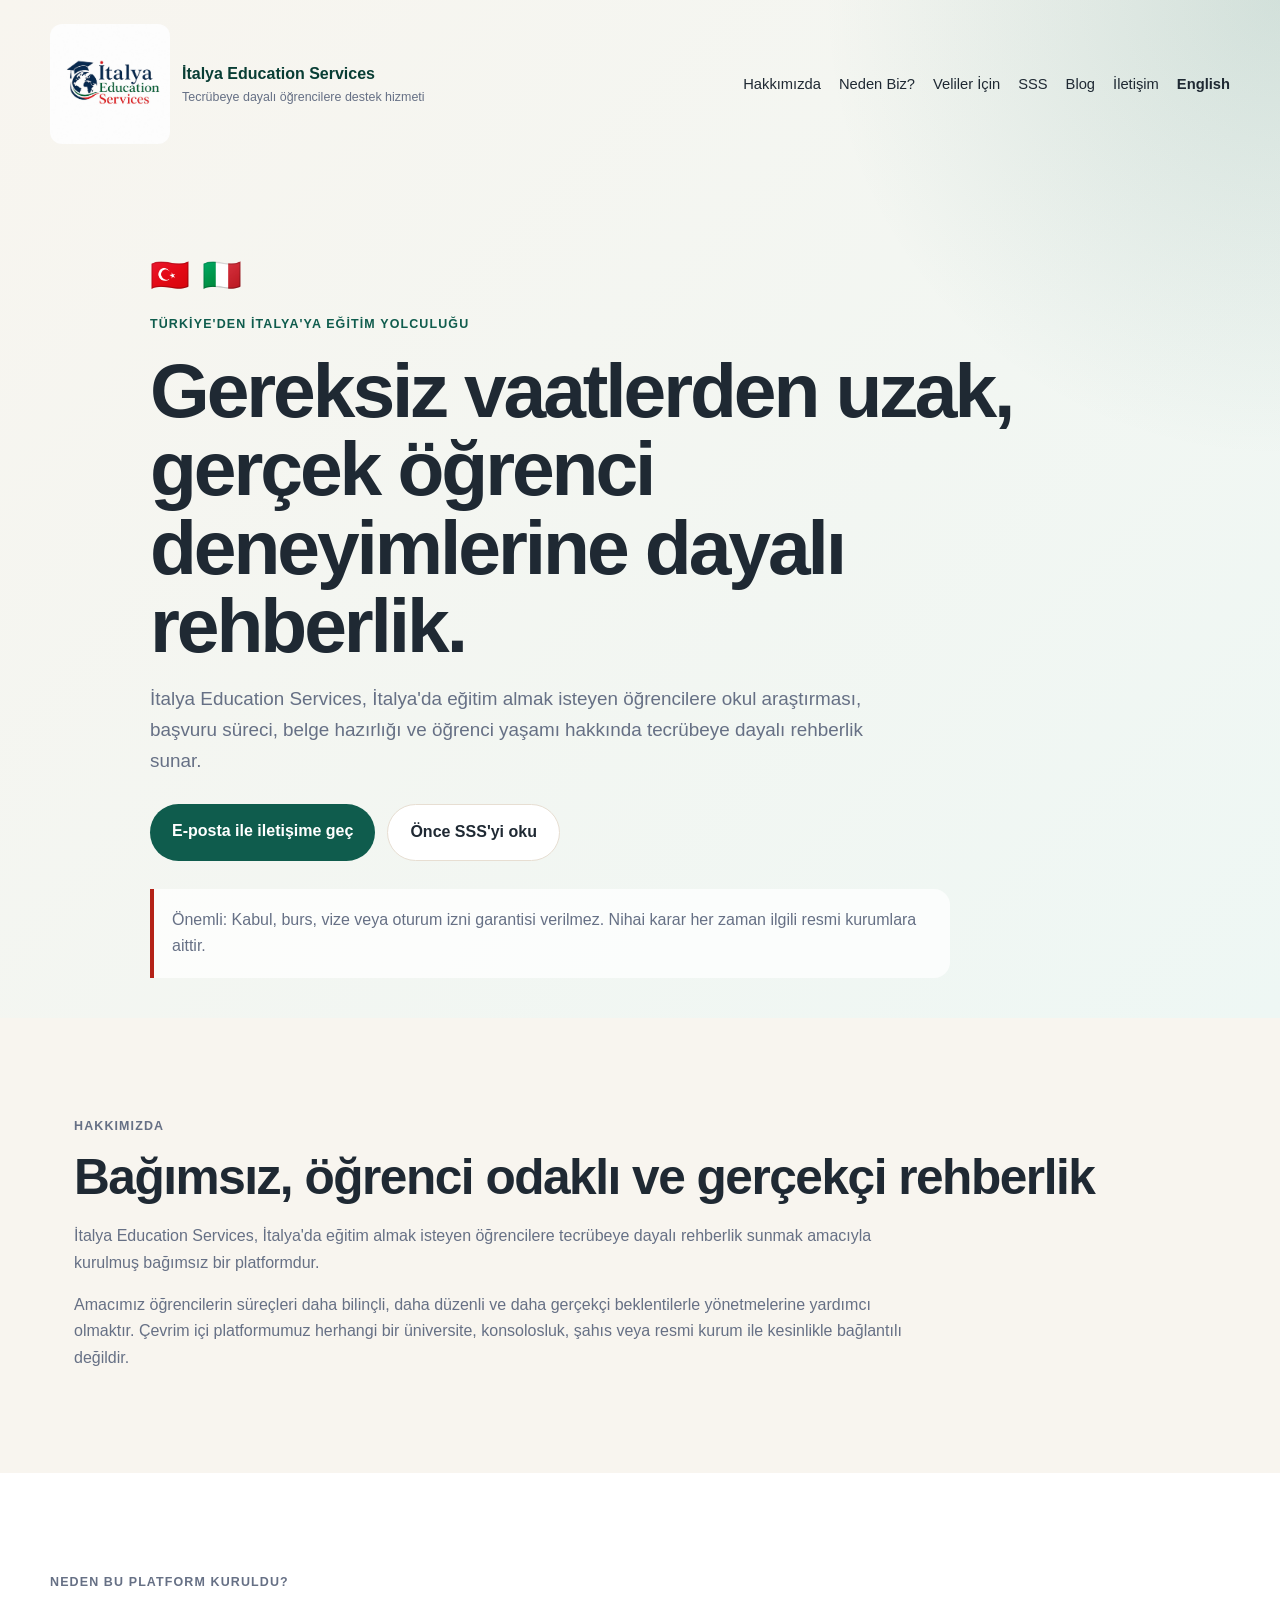
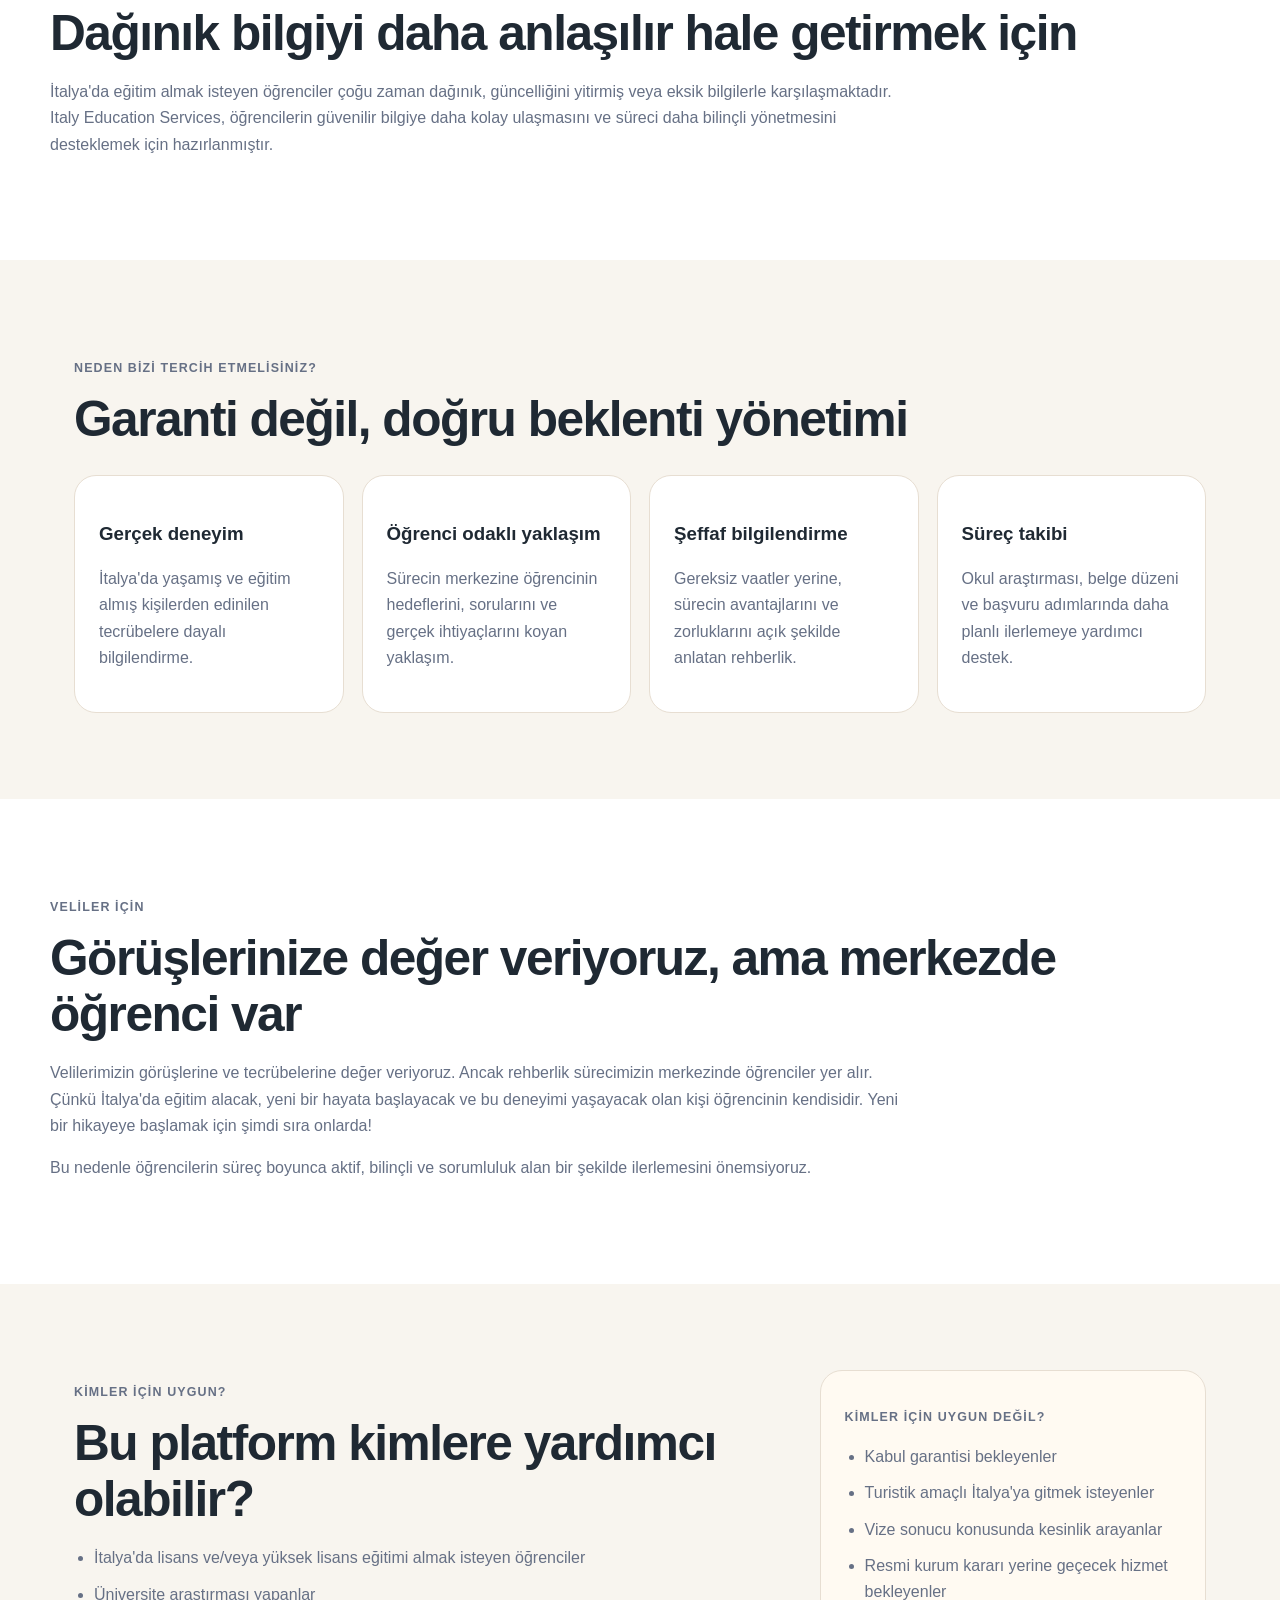
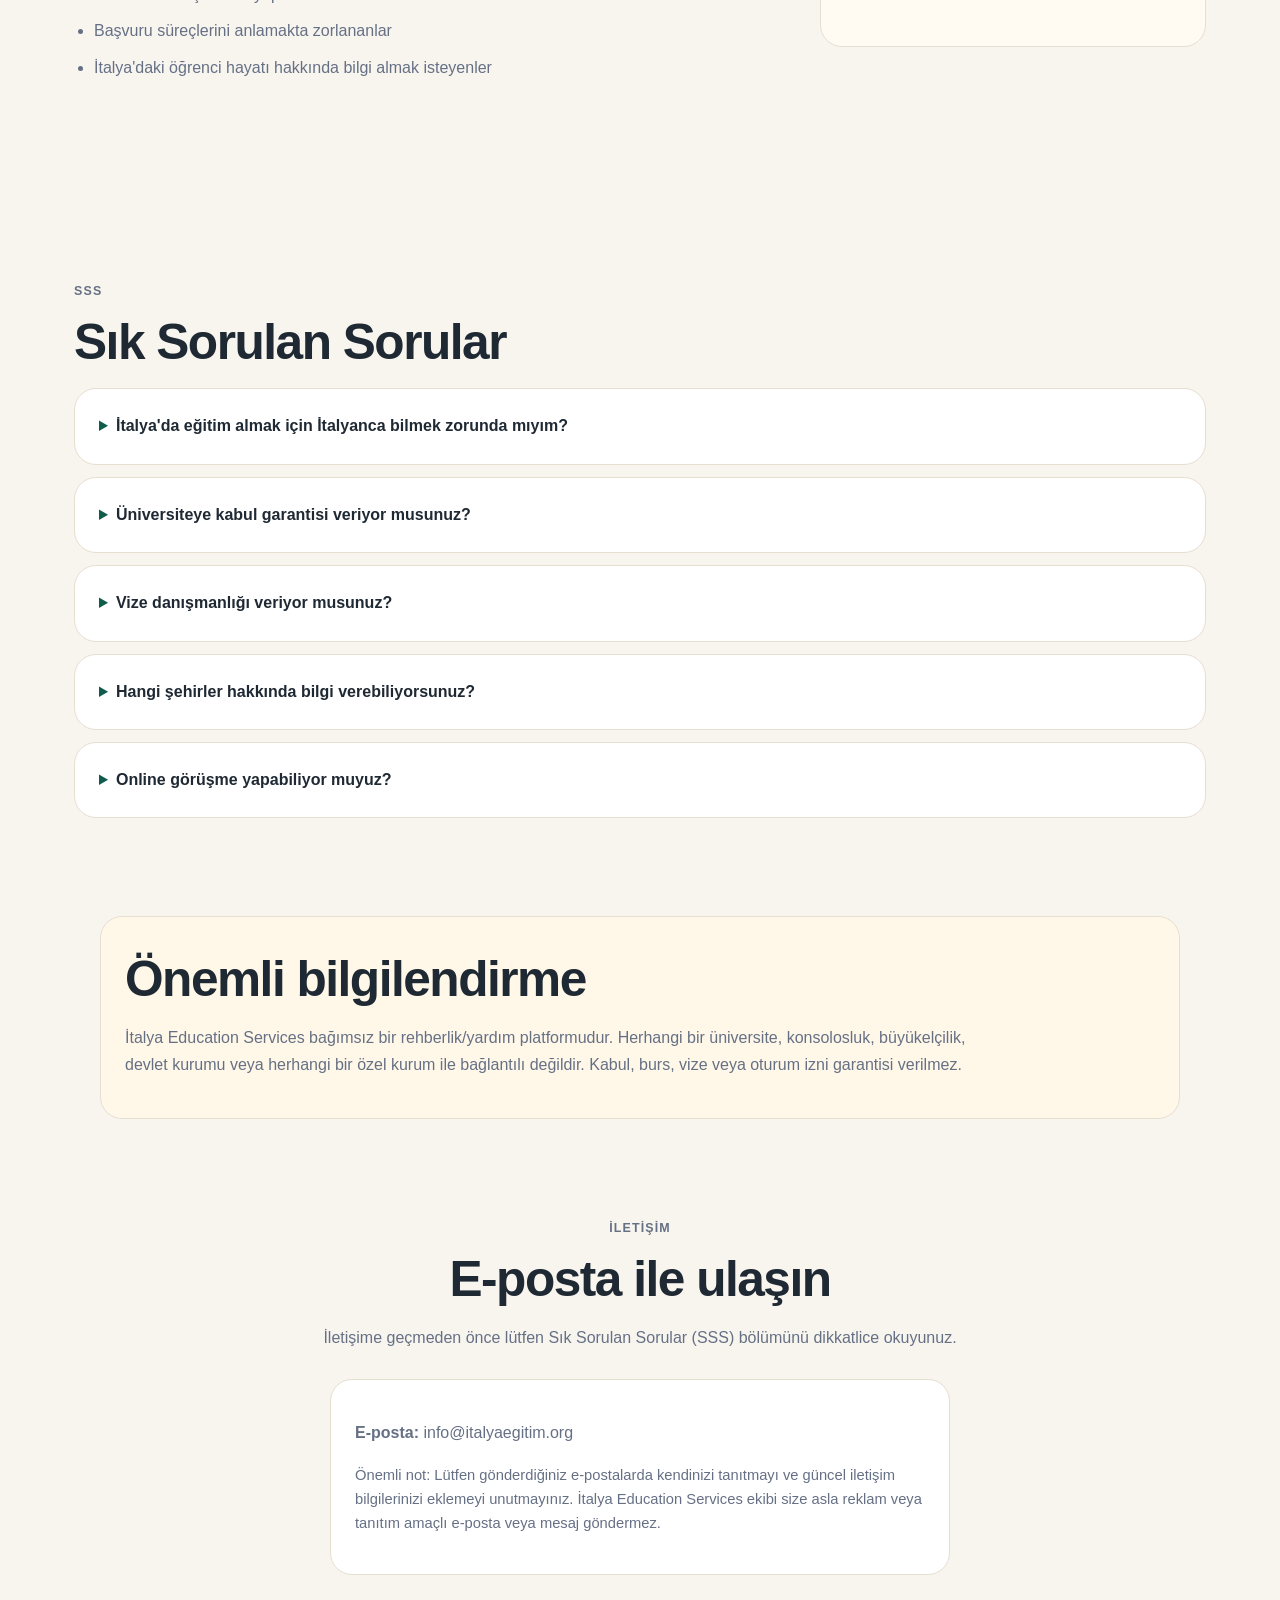
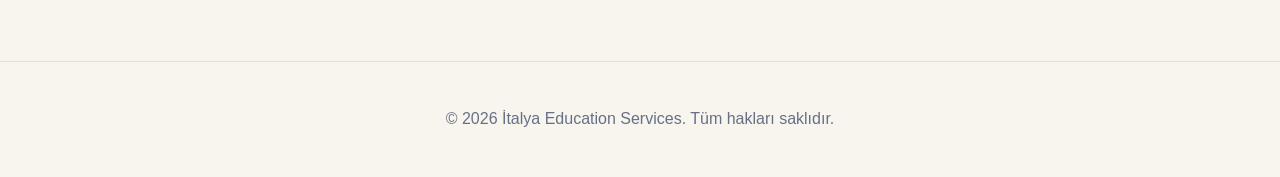
==== index.html @ 3dfed41c "Update FAQ section reference in contact section" ====
<!DOCTYPE html>
<html lang="tr">
<head>
  <meta charset="UTF-8" />
  <meta name="viewport" content="width=device-width, initial-scale=1.0" />
  <title>İtalya Education Services | İtalya'da Eğitim Rehberliği</title>
  <meta name="description" content="İtalya'da eğitim almak isteyen öğrenciler için gereksiz vaatlerden uzak, tecrübeye dayalı rehberlik platformu." />
  <link rel="stylesheet" href="style.css" />
  <link rel="apple-touch-icon" sizes="180x180" href="apple-touch-icon.png">
<link rel="icon" type="image/png" sizes="32x32" href="favicon-32x32.png">
<link rel="icon" type="image/png" sizes="16x16" href="favicon-16x16.png">
<link rel="icon" href="favicon.ico">
<link rel="manifest" href="site.webmanifest">
</head>
<body>
  <header class="hero">
    <nav class="navbar">
      <div class="brand">
        <img src="logo.jpg" alt="Italy Education Services Logo" class="site-logo">        <div>
          <div class="logo-text">İtalya Education Services</div>
          <div class="logo-subtext">Tecrübeye dayalı öğrencilere destek hizmeti</div>
        </div>
      </div>

      <div class="nav-links">
        <a href="#hakkimizda">Hakkımızda</a>
        <a href="#neden">Neden Biz?</a>
        <a href="#veliler">Veliler İçin</a>
        <a href="#sss">SSS</a>
        <a href="blog.html">Blog</a>      
        <a href="#iletisim">İletişim</a>
        <a href="en.html"><strong>English</strong></a> 
      </div>
    </nav>

    <section class="hero-content">
      <div class="flags">
        <span>🇹🇷</span>
        <span>🇮🇹</span>
      </div>
      <p class="eyebrow">Türkiye'den İtalya'ya eğitim yolculuğu</p>
      <h1>Gereksiz vaatlerden uzak, gerçek öğrenci deneyimlerine dayalı rehberlik.</h1>
      <p class="hero-text">
        İtalya Education Services, İtalya'da eğitim almak isteyen öğrencilere okul araştırması,
        başvuru süreci, belge hazırlığı ve öğrenci yaşamı hakkında tecrübeye dayalı rehberlik sunar.
      </p>
      <div class="hero-buttons">
        <a class="button" href="#iletisim">E-posta ile iletişime geç</a>
        <a class="secondary-button" href="#sss">Önce SSS'yi oku</a>
      </div>
      <p class="notice">
        Önemli: Kabul, burs, vize veya oturum izni garantisi verilmez. Nihai karar her zaman ilgili resmi kurumlara aittir.
      </p>
    </section>
  </header>

  <main>
    <section id="hakkimizda" class="section">
      <p class="section-label">Hakkımızda</p>
      <h2>Bağımsız, öğrenci odaklı ve gerçekçi rehberlik</h2>
      <p>
        İtalya Education Services, İtalya'da eğitim almak isteyen öğrencilere tecrübeye dayalı
        rehberlik sunmak amacıyla kurulmuş bağımsız bir platformdur.
      </p>
      <p>
        Amacımız öğrencilerin süreçleri daha bilinçli, daha düzenli ve daha gerçekçi beklentilerle
        yönetmelerine yardımcı olmaktır. Çevrim içi platformumuz herhangi bir üniversite, konsolosluk, şahıs veya resmi kurum ile kesinlikle bağlantılı değildir.
      </p>
    </section>

    <section class="section alt">
      <p class="section-label">Neden Bu Platform Kuruldu?</p>
      <h2>Dağınık bilgiyi daha anlaşılır hale getirmek için</h2>
      <p>
        İtalya'da eğitim almak isteyen öğrenciler çoğu zaman dağınık, güncelliğini yitirmiş veya
        eksik bilgilerle karşılaşmaktadır. Italy Education Services, öğrencilerin güvenilir bilgiye
        daha kolay ulaşmasını ve süreci daha bilinçli yönetmesini desteklemek için hazırlanmıştır.
      </p>
    </section>

    <section id="neden" class="section">
      <p class="section-label">Neden Bizi Tercih Etmelisiniz?</p>
      <h2>Garanti değil, doğru beklenti yönetimi</h2>
      <div class="cards">
        <article class="card">
          <h3>Gerçek deneyim</h3>
          <p>İtalya'da yaşamış ve eğitim almış kişilerden edinilen tecrübelere dayalı bilgilendirme.</p>
        </article>
        <article class="card">
          <h3>Öğrenci odaklı yaklaşım</h3>
          <p>Sürecin merkezine öğrencinin hedeflerini, sorularını ve gerçek ihtiyaçlarını koyan yaklaşım.</p>
        </article>
        <article class="card">
          <h3>Şeffaf bilgilendirme</h3>
          <p>Gereksiz vaatler yerine, sürecin avantajlarını ve zorluklarını açık şekilde anlatan rehberlik.</p>
        </article>
        <article class="card">
          <h3>Süreç takibi</h3>
          <p>Okul araştırması, belge düzeni ve başvuru adımlarında daha planlı ilerlemeye yardımcı destek.</p>
        </article>
      </div>
    </section>

    <section id="veliler" class="section alt">
      <p class="section-label">Veliler İçin</p>
      <h2>Görüşlerinize değer veriyoruz, ama merkezde öğrenci var</h2>
      <p>
        Velilerimizin görüşlerine ve tecrübelerine değer veriyoruz. Ancak rehberlik sürecimizin merkezinde
        öğrenciler yer alır. Çünkü İtalya'da eğitim alacak, yeni bir hayata başlayacak ve bu deneyimi
        yaşayacak olan kişi öğrencinin kendisidir. Yeni bir hikayeye başlamak için şimdi sıra onlarda!
      </p>
      <p>
        Bu nedenle öğrencilerin süreç boyunca aktif, bilinçli ve sorumluluk alan bir şekilde ilerlemesini önemsiyoruz.
      </p>
    </section>

    <section class="section two-column">
      <div>
        <p class="section-label">Kimler İçin Uygun?</p>
        <h2>Bu platform kimlere yardımcı olabilir?</h2>
        <ul class="check-list">
          <li>İtalya'da lisans ve/veya yüksek lisans eğitimi almak isteyen öğrenciler</li>
          <li>Üniversite araştırması yapanlar</li> 
          <li>Başvuru süreçlerini anlamakta zorlananlar</li>
          <li>İtalya'daki öğrenci hayatı hakkında bilgi almak isteyenler</li>
        </ul>
      </div>
      <div class="warning-box">
        <p class="section-label">Kimler İçin Uygun Değil?</p>
        <ul>
          <li>Kabul garantisi bekleyenler</li>
          <li>Turistik amaçlı İtalya'ya gitmek isteyenler</li> 
          <li>Vize sonucu konusunda kesinlik arayanlar</li>
          <li>Resmi kurum kararı yerine geçecek hizmet bekleyenler</li>
        </ul>
      </div>
    </section>

    <section id="sss" class="section faq">
      <p class="section-label">SSS</p>
      <h2>Sık Sorulan Sorular</h2>

      <details>
        <summary>İtalya'da eğitim almak için İtalyanca bilmek zorunda mıyım?</summary>
        <p>Hayır. Programa göre İngilizce veya İtalyanca şartları değişebilir. Ancak günlük yaşamda İtalyanca bilmek sosyal çevre kurmak ve pratik işleri halletmek için büyük avantaj sağlar.</p>
      </details>

      <details>
        <summary>Üniversiteye kabul garantisi veriyor musunuz?</summary>
        <p>Hayır. Üniversitelerin kabul kararları tamamen ilgili kurumlara aittir.</p>
      </details>

      <details>
        <summary>Vize danışmanlığı veriyor musunuz?</summary>
        <p>Hayır. Sunulan hizmet resmi vize danışmanlığı kapsamında değildir. Vize, oturum izni ve resmi kurum kararları hakkında garanti verilmez.</p>
      </details>

      <details>
        <summary>Hangi şehirler hakkında bilgi verebiliyorsunuz?</summary>
        <p>Özellikle Toskana bölgesi, yani Pisa, Floransa ve Siena başta olmak üzere genel olarak İtalya'daki öğrenci yaşamı hakkında deneyim paylaşılmaktadır.</p>
      </details>

      <details>
        <summary>Online görüşme yapabiliyor muyuz?</summary>
        <p>E-posta yoluyla iletişime geçmeniz ve kendinizi kısaca tanıtmanız halinde, yoğunluğa bağlı olarak, genellikle 1 iş günü içinde dönüş yapılır.</p>
      </details>
    </section>

    <section class="section disclaimer">
      <h2>Önemli bilgilendirme</h2>
      <p>
        İtalya Education Services bağımsız bir rehberlik/yardım platformudur. Herhangi bir üniversite, konsolosluk,
        büyükelçilik, devlet kurumu veya herhangi bir özel kurum ile bağlantılı değildir. Kabul, burs, vize veya oturum izni garantisi verilmez. 
      </p>
    </section>

    <section id="iletisim" class="section contact">
      <p class="section-label">İletişim</p>
      <h2>E-posta ile ulaşın</h2>
      <p>
        İletişime geçmeden önce lütfen Sık Sorulan Sorular (SSS) bölümünü dikkatlice okuyunuz.
      </p>
      <div class="contact-box">
        <p><strong>E-posta:</strong> <a href="mailto:info@italyaegitim.org">info@italyaegitim.org</a></p>
        <p class="small-note">
          Önemli not: Lütfen gönderdiğiniz e-postalarda kendinizi tanıtmayı ve güncel iletişim bilgilerinizi eklemeyi unutmayınız. İtalya Education Services ekibi size asla reklam veya tanıtım amaçlı e-posta veya mesaj göndermez.
        </p>
      </div>
    </section>
  </main>

  <footer>
    <p>© 2026 İtalya Education Services. Tüm hakları saklıdır.</p>
  </footer>
</body>
</html>
---- style.css ----
:root {
  --bg: #f8f5ef;
  --text: #1f2933;
  --muted: #667085;
  --primary: #0f5c4d;
  --primary-dark: #083d34;
  --red: #b42318;
  --card: #ffffff;
  --border: #e7ded2;
  --soft: #fffaf2;
}

* {
  box-sizing: border-box;
}

html {
  scroll-behavior: smooth;
}

body {
  margin: 0;
  font-family: Arial, Helvetica, sans-serif;
  background: var(--bg);
  color: var(--text);
  line-height: 1.65;
}

a {
  color: inherit;
  text-decoration: none;
}

.hero {
  min-height: 100vh;
  background:
    radial-gradient(circle at top right, rgba(15, 92, 77, 0.14), transparent 28%),
    linear-gradient(135deg, #f8f5ef 0%, #eef7f4 100%);
  padding: 24px;
}

.navbar {
  max-width: 1180px;
  margin: 0 auto;
  display: flex;
  justify-content: space-between;
  align-items: center;
  gap: 28px;
}

.brand {
  display: flex;
  align-items: center;
  gap: 12px;
}

.logo-box {
  width: 48px;
  height: 48px;
  border-radius: 14px;
  background: var(--primary);
  color: white;
  display: grid;
  place-items: center;
  font-weight: 800;
  letter-spacing: 0.04em;
}

.logo-text {
  font-weight: 800;
  color: var(--primary-dark);
}

.logo-subtext {
  color: var(--muted);
  font-size: 0.78rem;
}

.nav-links {
  display: flex;
  gap: 18px;
  font-size: 0.92rem;
  color: var(--text);
}

.nav-links a:hover {
  color: var(--primary);
}

.hero-content {
  max-width: 980px;
  margin: 105px auto 0;
}

.flags {
  display: flex;
  gap: 12px;
  font-size: 2rem;
}

.eyebrow,
.section-label {
  color: var(--primary);
  font-weight: 800;
  text-transform: uppercase;
  letter-spacing: 0.09em;
  font-size: 0.78rem;
}

h1 {
  font-size: clamp(2.45rem, 6vw, 5.2rem);
  line-height: 1.02;
  margin: 16px 0;
  letter-spacing: -0.04em;
}

h2 {
  font-size: clamp(1.8rem, 4vw, 3.1rem);
  line-height: 1.13;
  margin: 10px 0 18px;
  letter-spacing: -0.03em;
}

h3 {
  margin-bottom: 8px;
}

.hero-text {
  max-width: 760px;
  font-size: 1.18rem;
  color: var(--muted);
}

.hero-buttons {
  display: flex;
  gap: 12px;
  flex-wrap: wrap;
  margin: 28px 0;
}

.button,
.secondary-button {
  display: inline-block;
  padding: 14px 22px;
  border-radius: 999px;
  font-weight: 800;
}

.button {
  background: var(--primary);
  color: white;
}

.button:hover {
  background: var(--primary-dark);
}

.secondary-button {
  border: 1px solid var(--border);
  background: white;
}

.notice {
  max-width: 800px;
  margin-top: 24px;
  padding: 18px;
  border-left: 4px solid var(--red);
  background: rgba(255, 255, 255, 0.75);
  color: var(--muted);
  border-radius: 0 16px 16px 0;
}

.section {
  max-width: 1180px;
  margin: 0 auto;
  padding: 86px 24px;
}

.section p {
  color: var(--muted);
  max-width: 850px;
}

.alt {
  max-width: none;
  background: #ffffff;
  padding-left: max(24px, calc((100% - 1180px) / 2));
  padding-right: max(24px, calc((100% - 1180px) / 2));
}

.cards {
  display: grid;
  grid-template-columns: repeat(4, 1fr);
  gap: 18px;
  margin-top: 28px;
}

.card,
.warning-box,
.contact-box,
.disclaimer,
details {
  background: var(--card);
  border: 1px solid var(--border);
  border-radius: 22px;
  padding: 24px;
}

.card p,
.warning-box,
details p {
  color: var(--muted);
}

.two-column {
  display: grid;
  grid-template-columns: 1.3fr 0.7fr;
  gap: 28px;
  align-items: start;
}

.check-list,
.warning-box ul {
  padding-left: 20px;
  color: var(--muted);
}

.check-list li,
.warning-box li {
  margin-bottom: 10px;
}

.warning-box {
  background: var(--soft);
}

.faq details {
  margin-bottom: 12px;
}

summary {
  cursor: pointer;
  font-weight: 800;
}

summary::marker {
  color: var(--primary);
}

.disclaimer {
  max-width: 1080px;
  background: #fff8e8;
}

.contact {
  text-align: center;
}

.contact p {
  margin-left: auto;
  margin-right: auto;
}

.contact-box {
  max-width: 620px;
  margin: 28px auto 0;
  text-align: left;
}

.small-note {
  font-size: 0.92rem;
}

footer {
  text-align: center;
  padding: 28px;
  color: var(--muted);
  border-top: 1px solid var(--border);
}

@media (max-width: 900px) {
  .navbar {
    align-items: flex-start;
    flex-direction: column;
  }

  .nav-links {
    flex-wrap: wrap;
  }

  .hero-content {
    margin-top: 70px;
  }

  .cards,
  .two-column {
    grid-template-columns: 1fr;
  }

  .section {
    padding: 64px 20px;
  }
}
.site-logo {
    height: 120px;
    width: auto;
    display: block;
    border-radius: 12px;
}
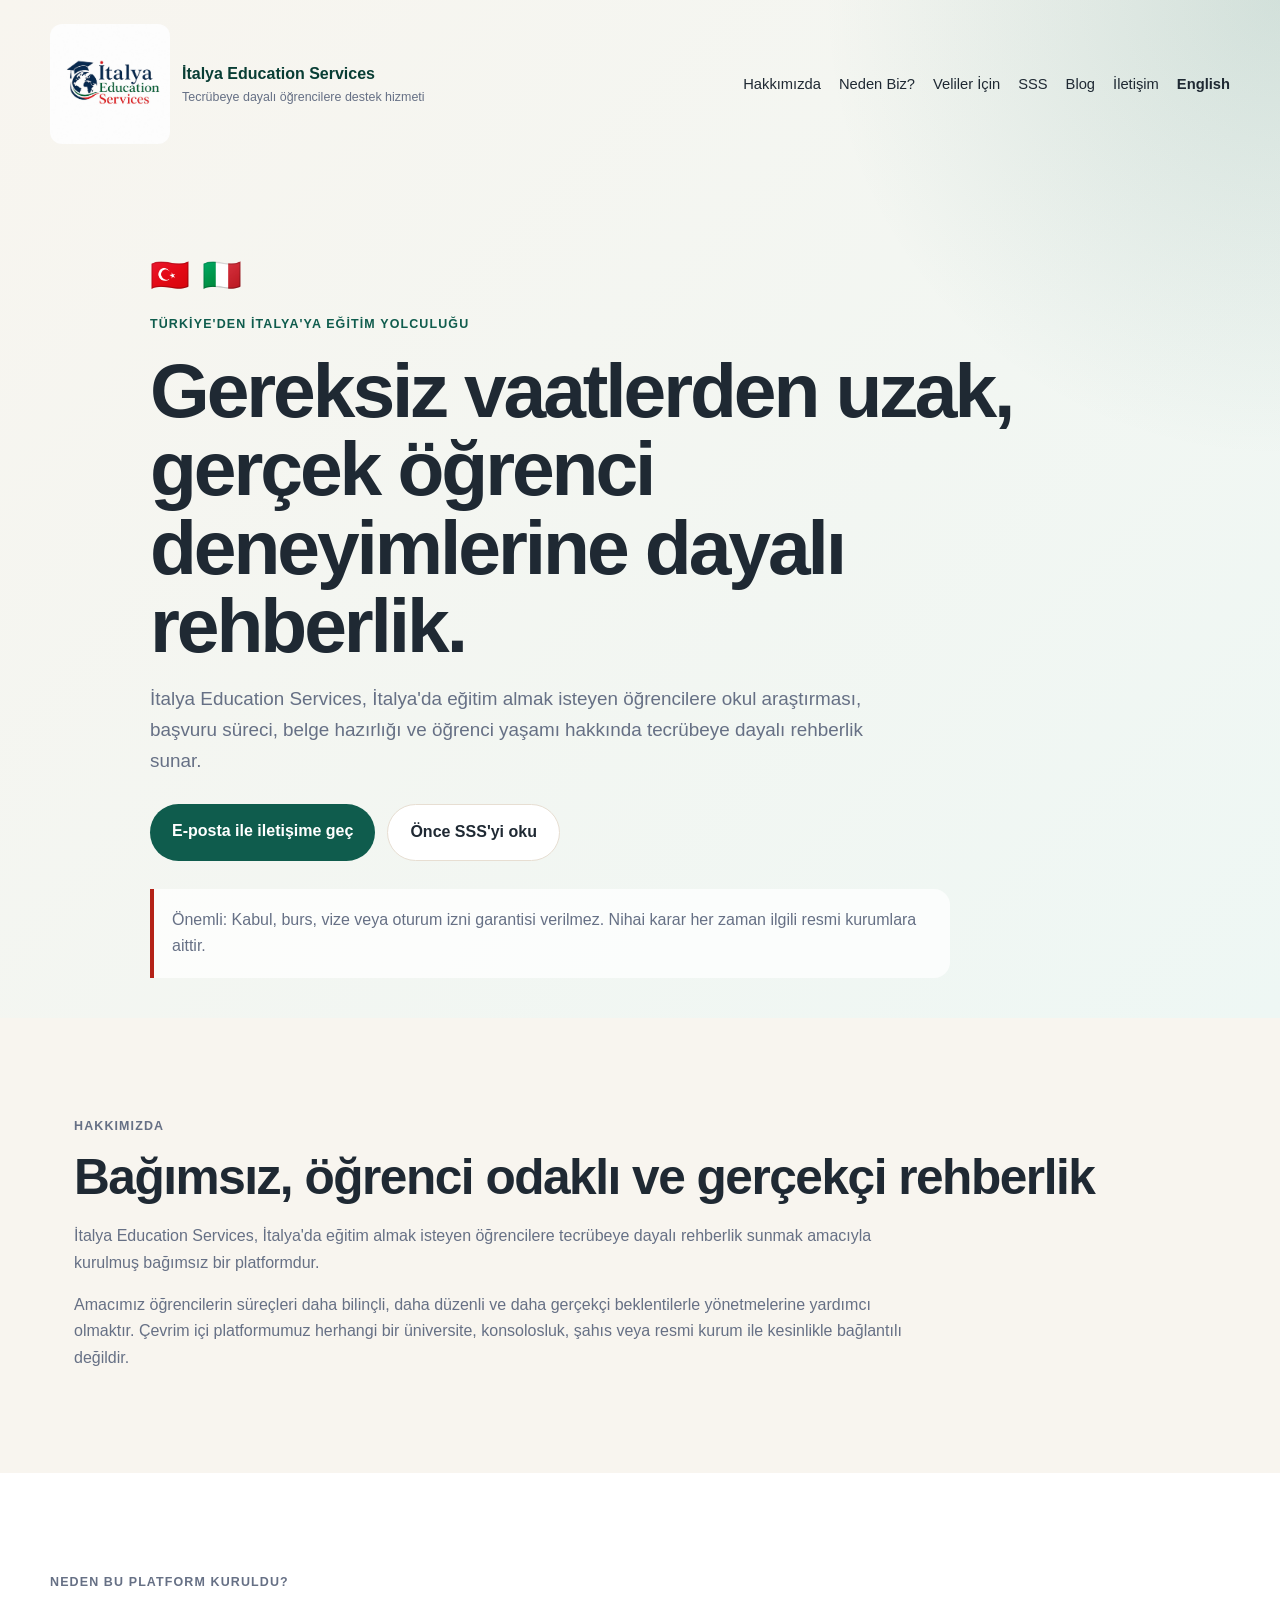
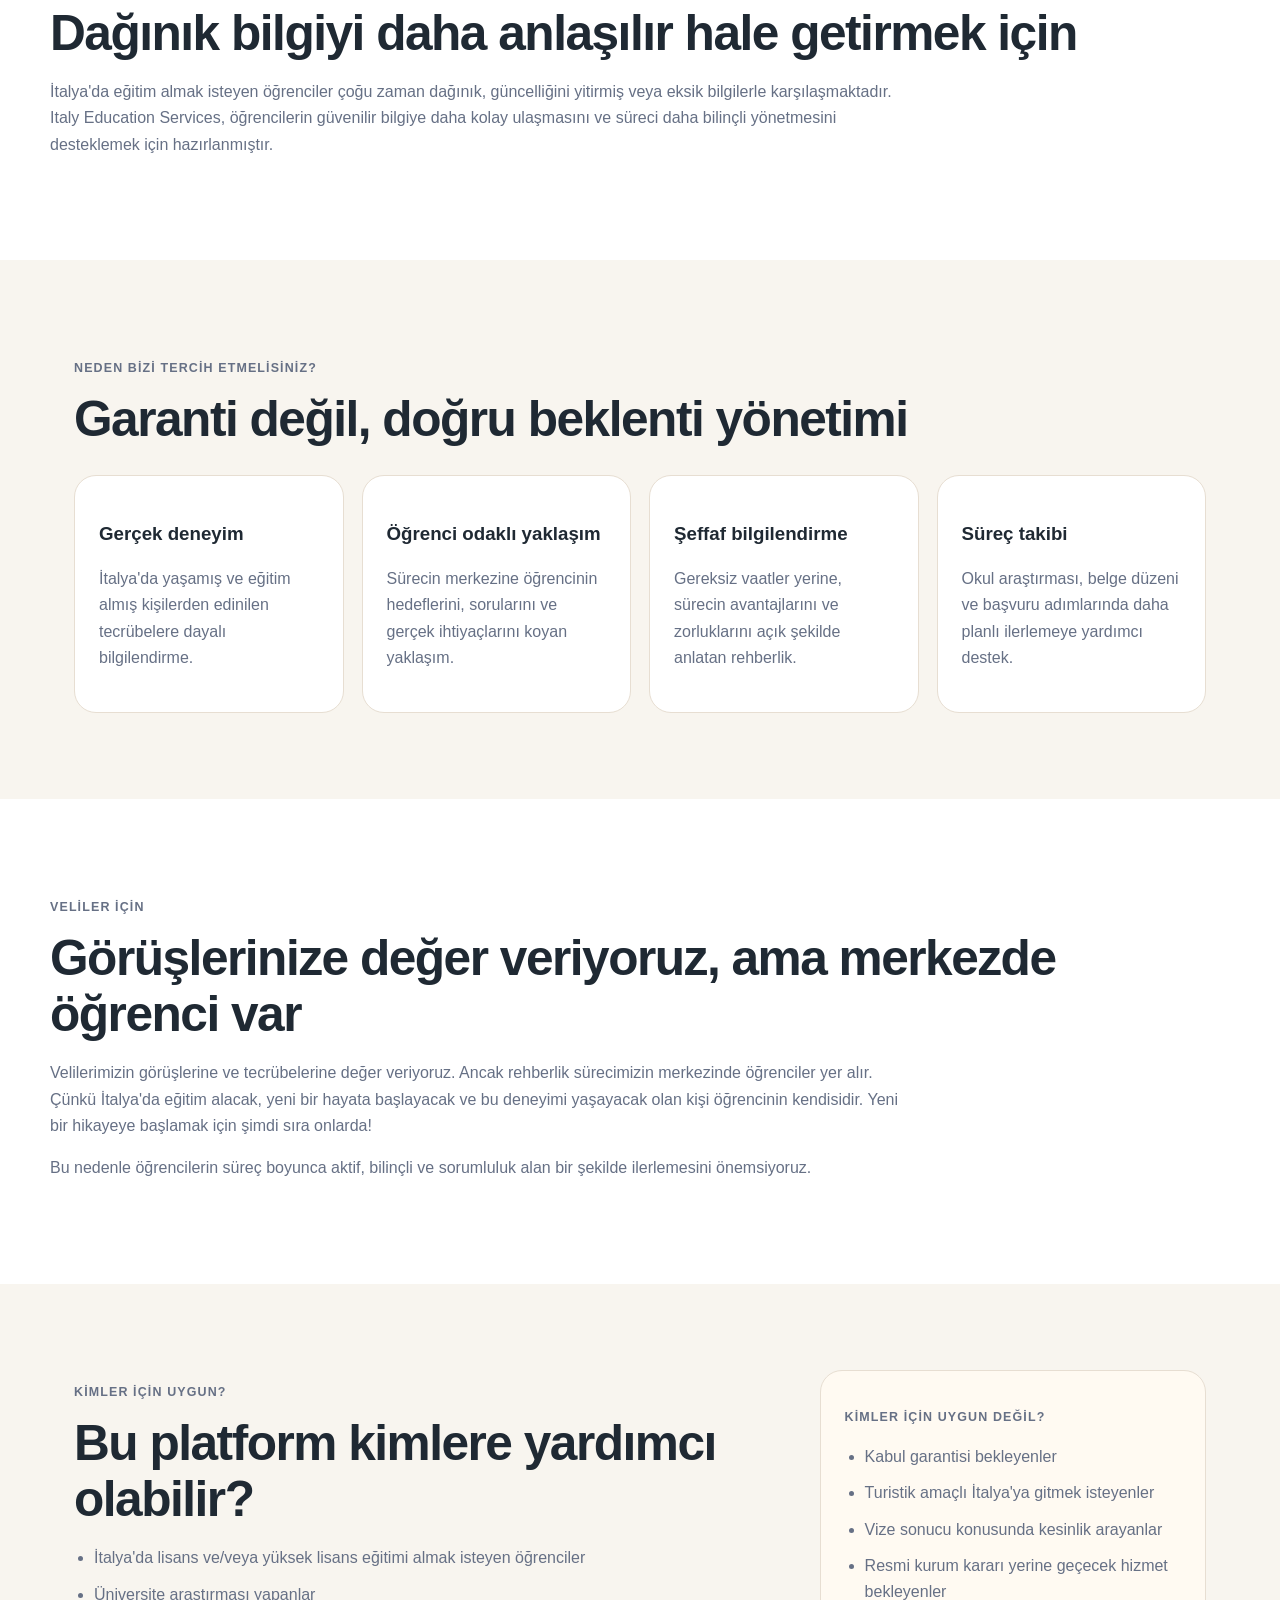
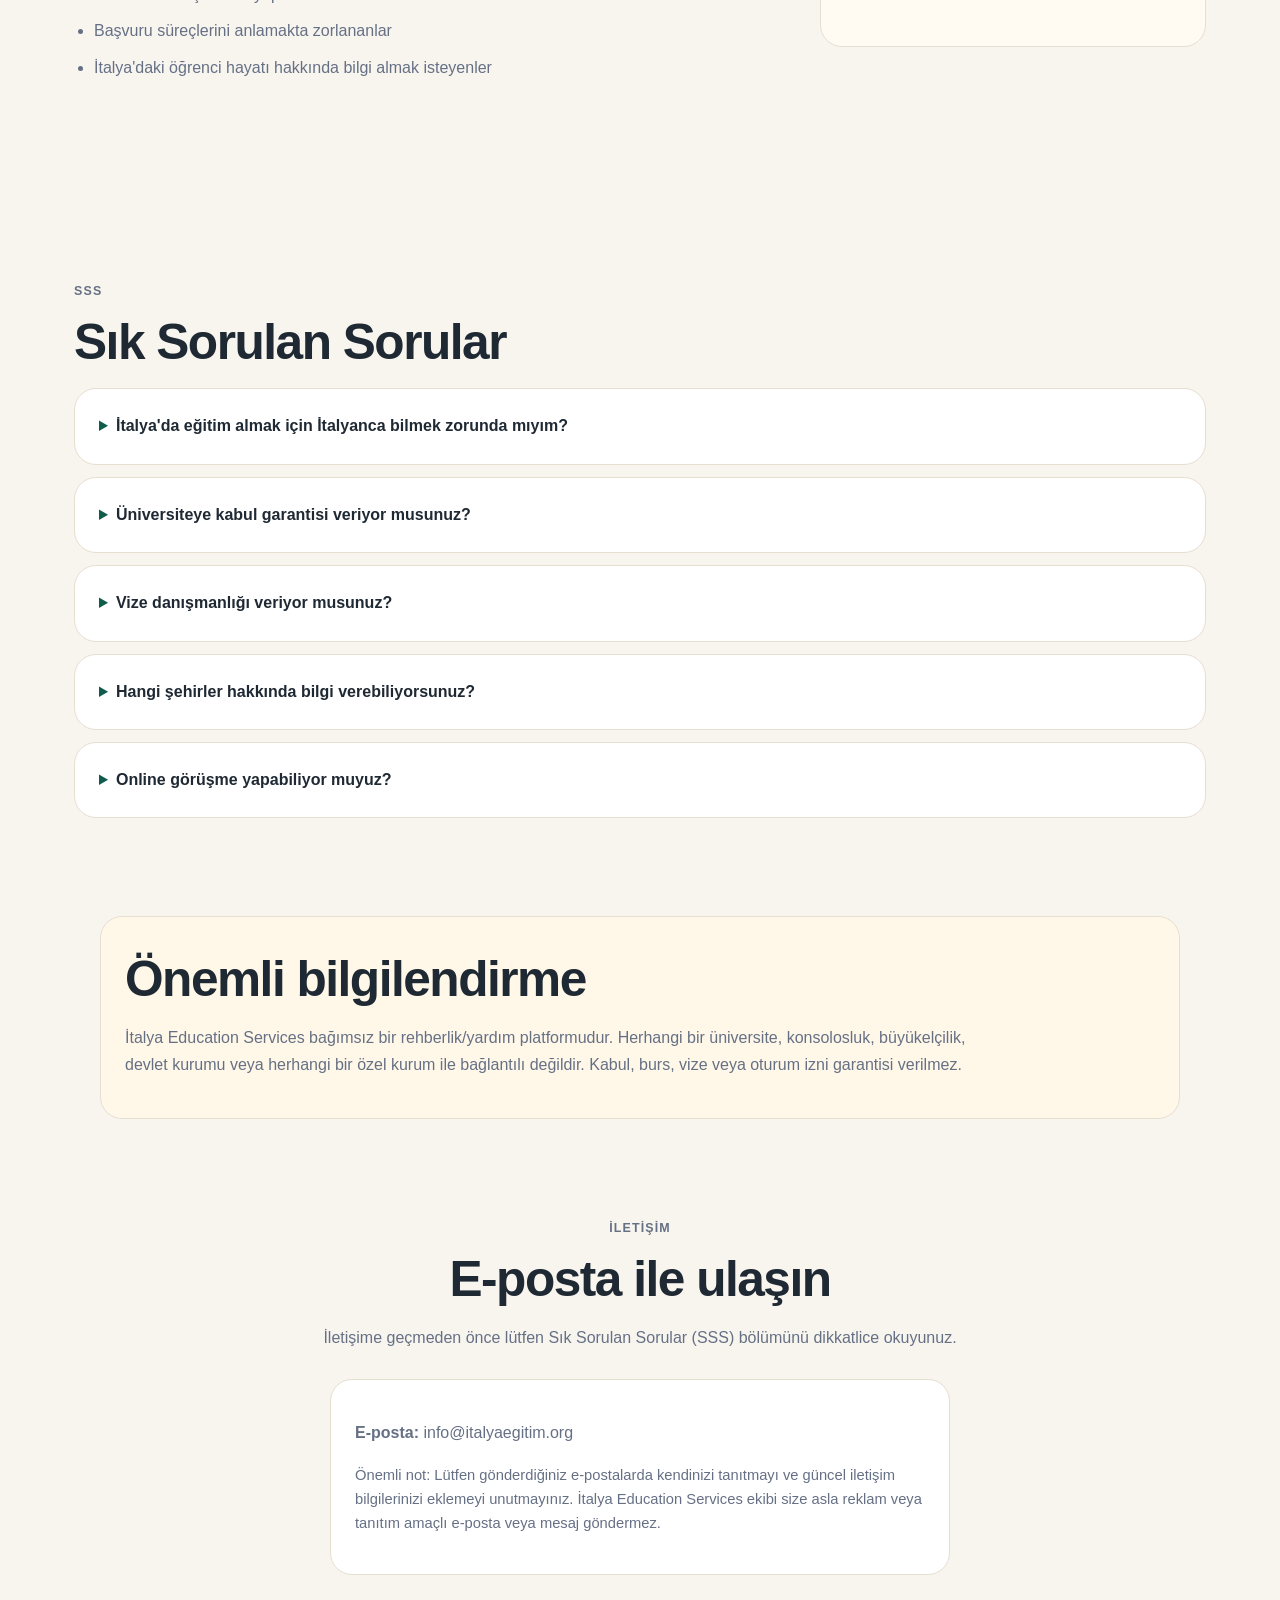
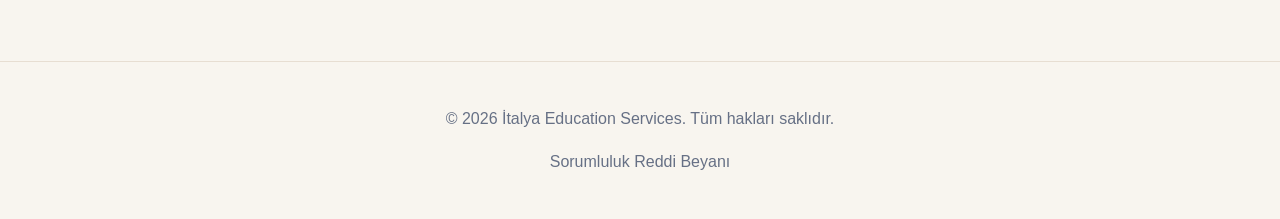
==== commit ff91be26: "Add disclaimer link to footer in index.html" ====
--- a/index.html
+++ b/index.html
@@ -189,8 +189,12 @@
     </section>
   </main>
 
-  <footer>
-    <p>© 2026 İtalya Education Services. Tüm hakları saklıdır.</p>
-  </footer>
+ <footer>
+  <p>© 2026 İtalya Education Services. Tüm hakları saklıdır.</p>
+
+  <p>
+    <a href="disclaimer.html">Sorumluluk Reddi Beyanı</a>
+  </p>
+</footer>
 </body>
 </html>
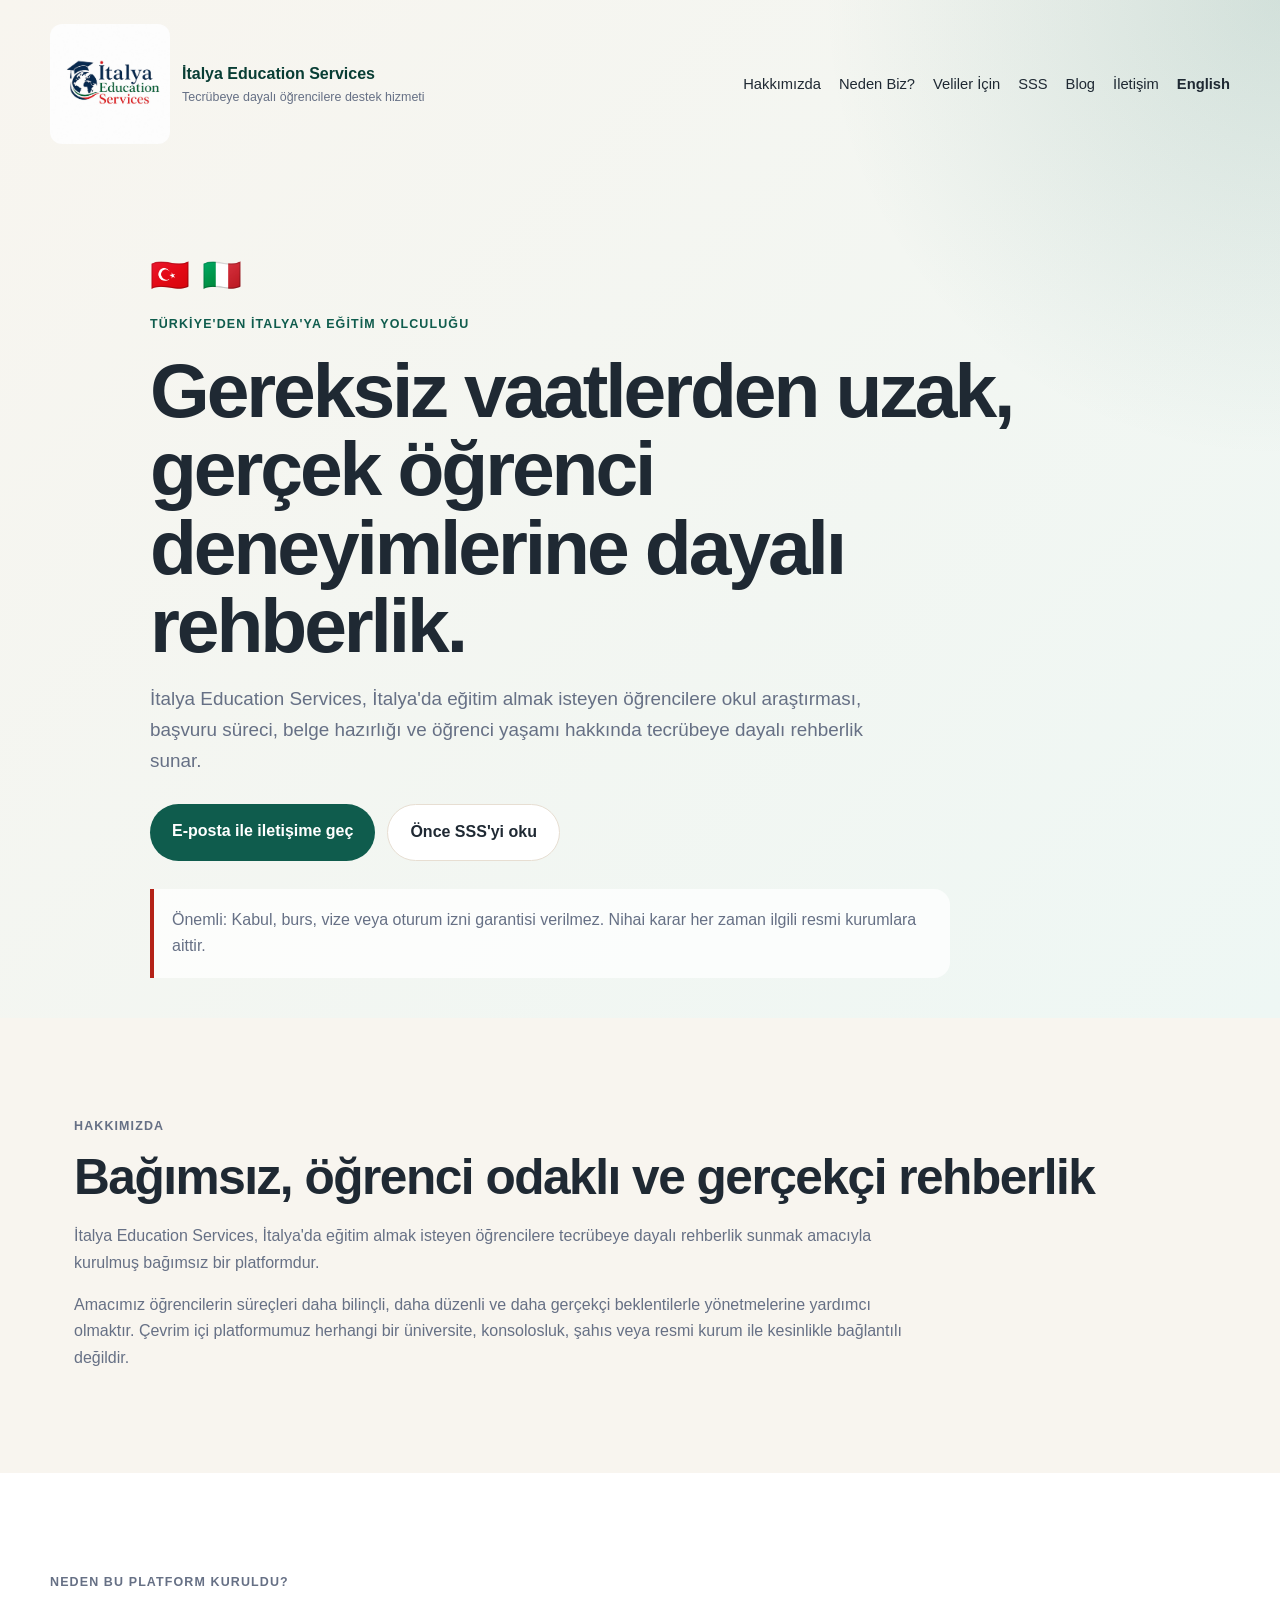
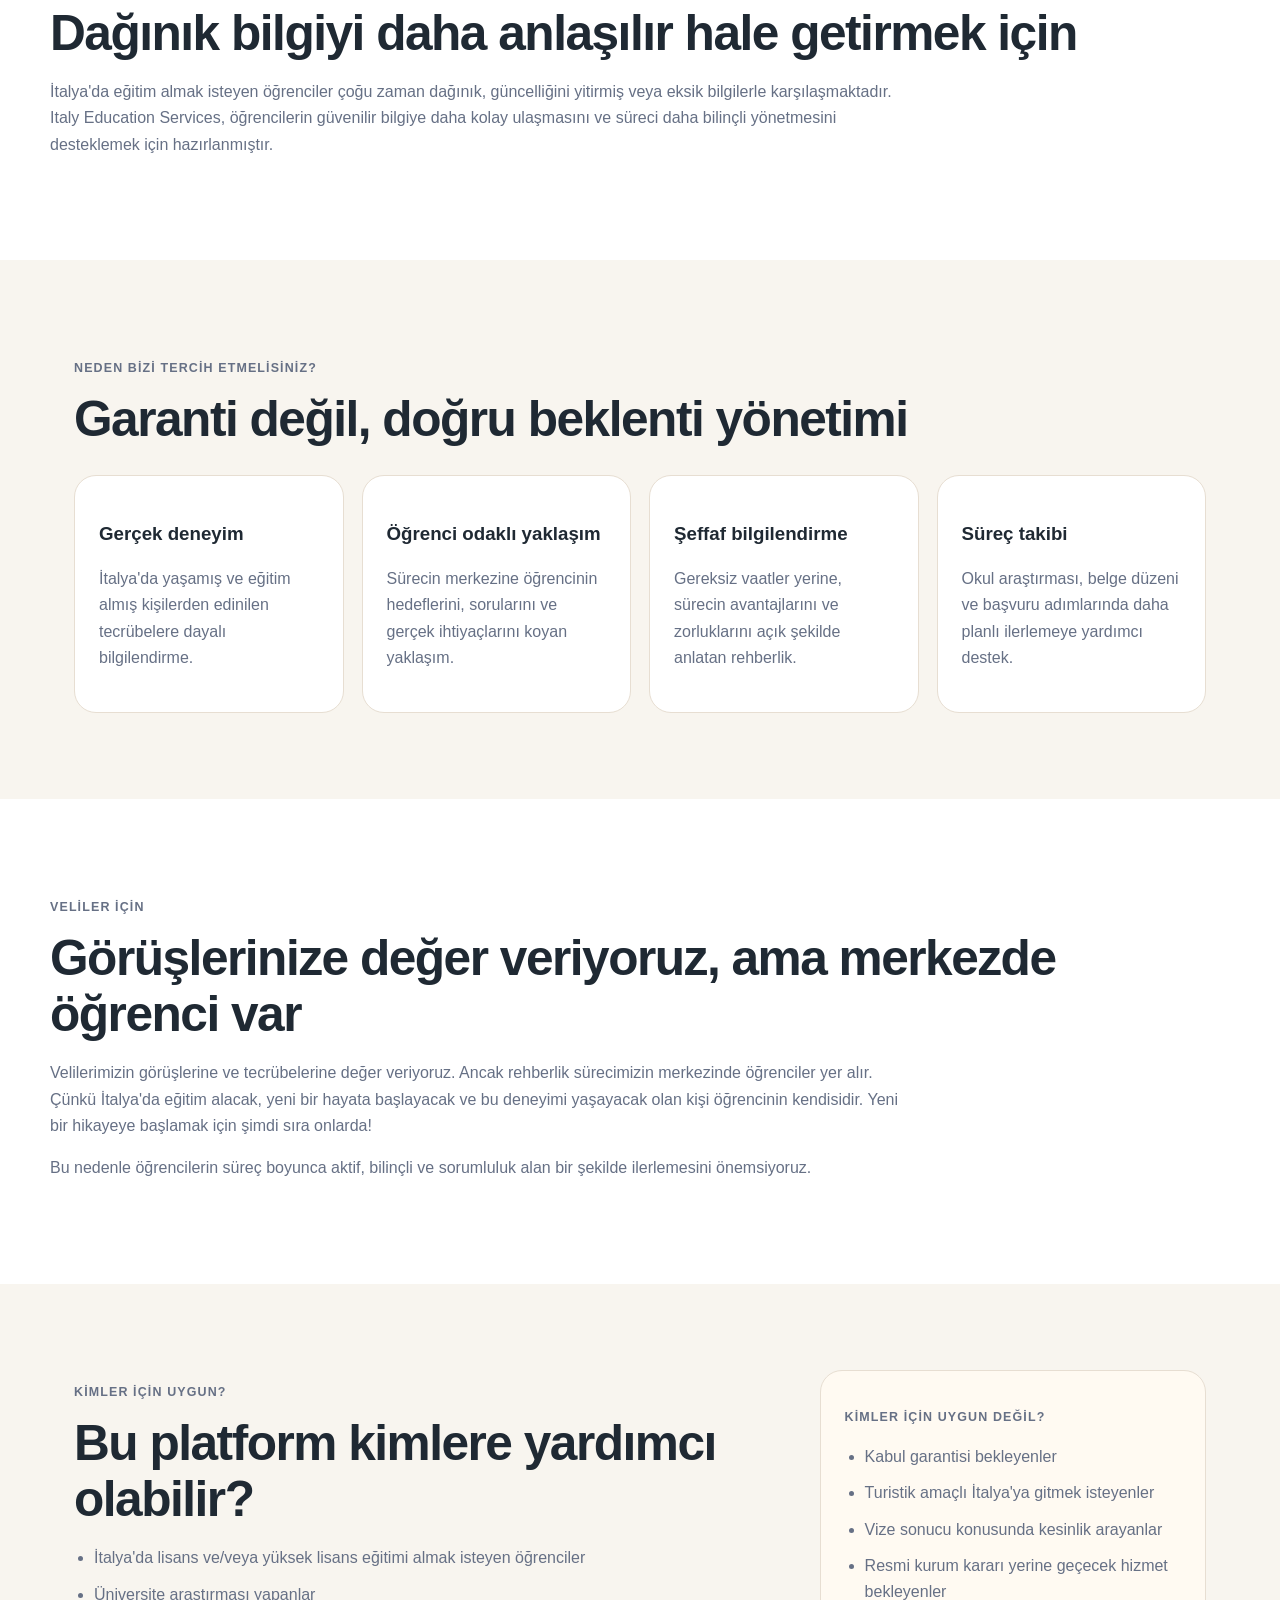
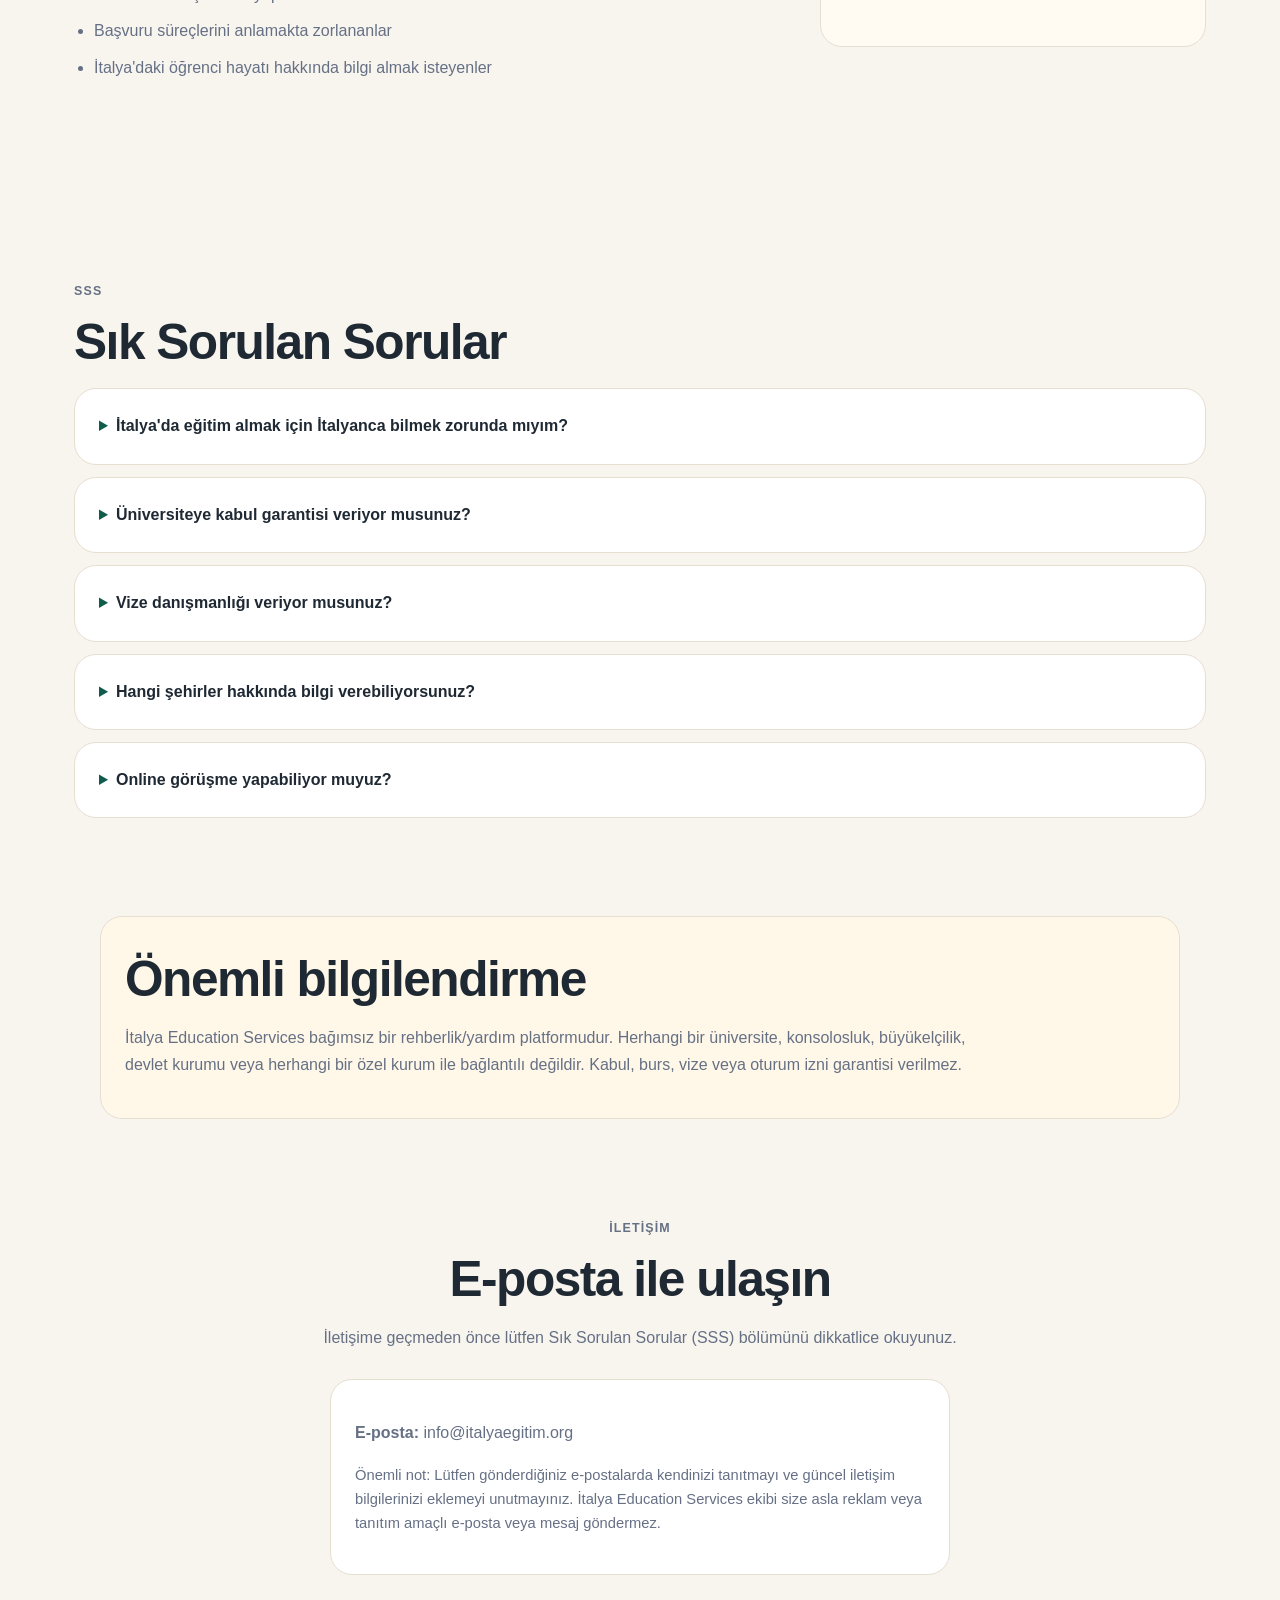
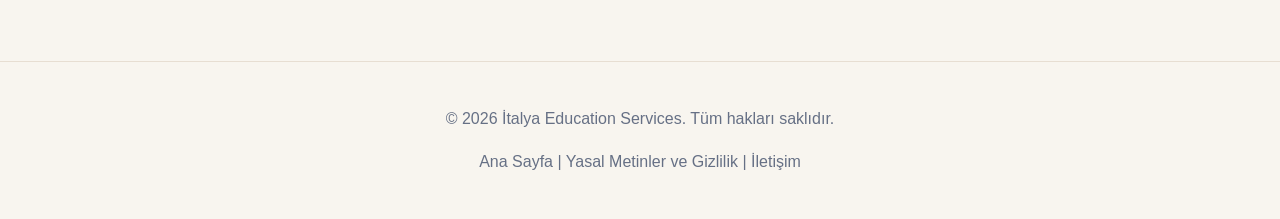
==== commit 6b709738: "Update footer links in index.html" ====
--- a/index.html
+++ b/index.html
@@ -193,8 +193,11 @@
   <p>© 2026 İtalya Education Services. Tüm hakları saklıdır.</p>
 
   <p>
-    <a href="disclaimer.html">Sorumluluk Reddi Beyanı</a>
-  </p>
+   <a href="index.html">Ana Sayfa</a>
+|
+<a href="yasal.html">Yasal Metinler ve Gizlilik</a>
+|
+<a href="mailto:info@italyaegitim.org">İletişim</a>  </p>
 </footer>
 </body>
 </html>
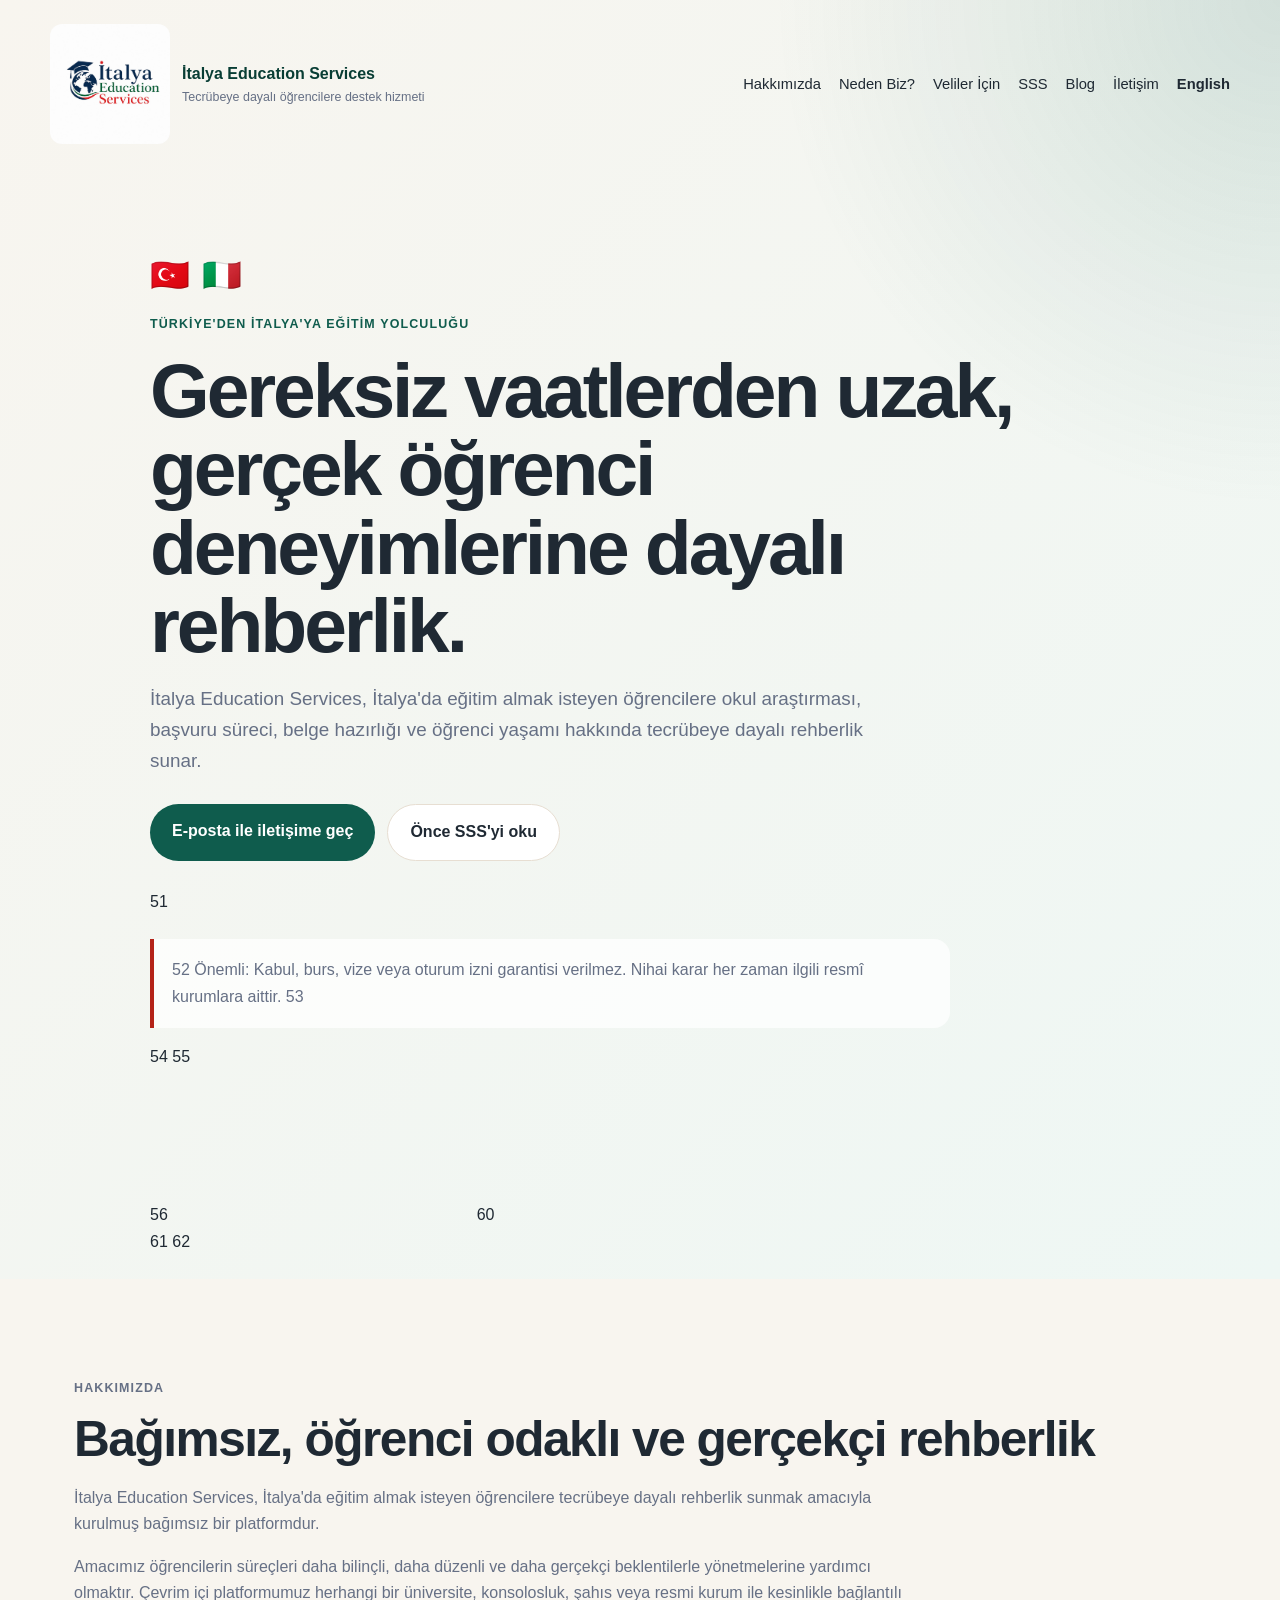
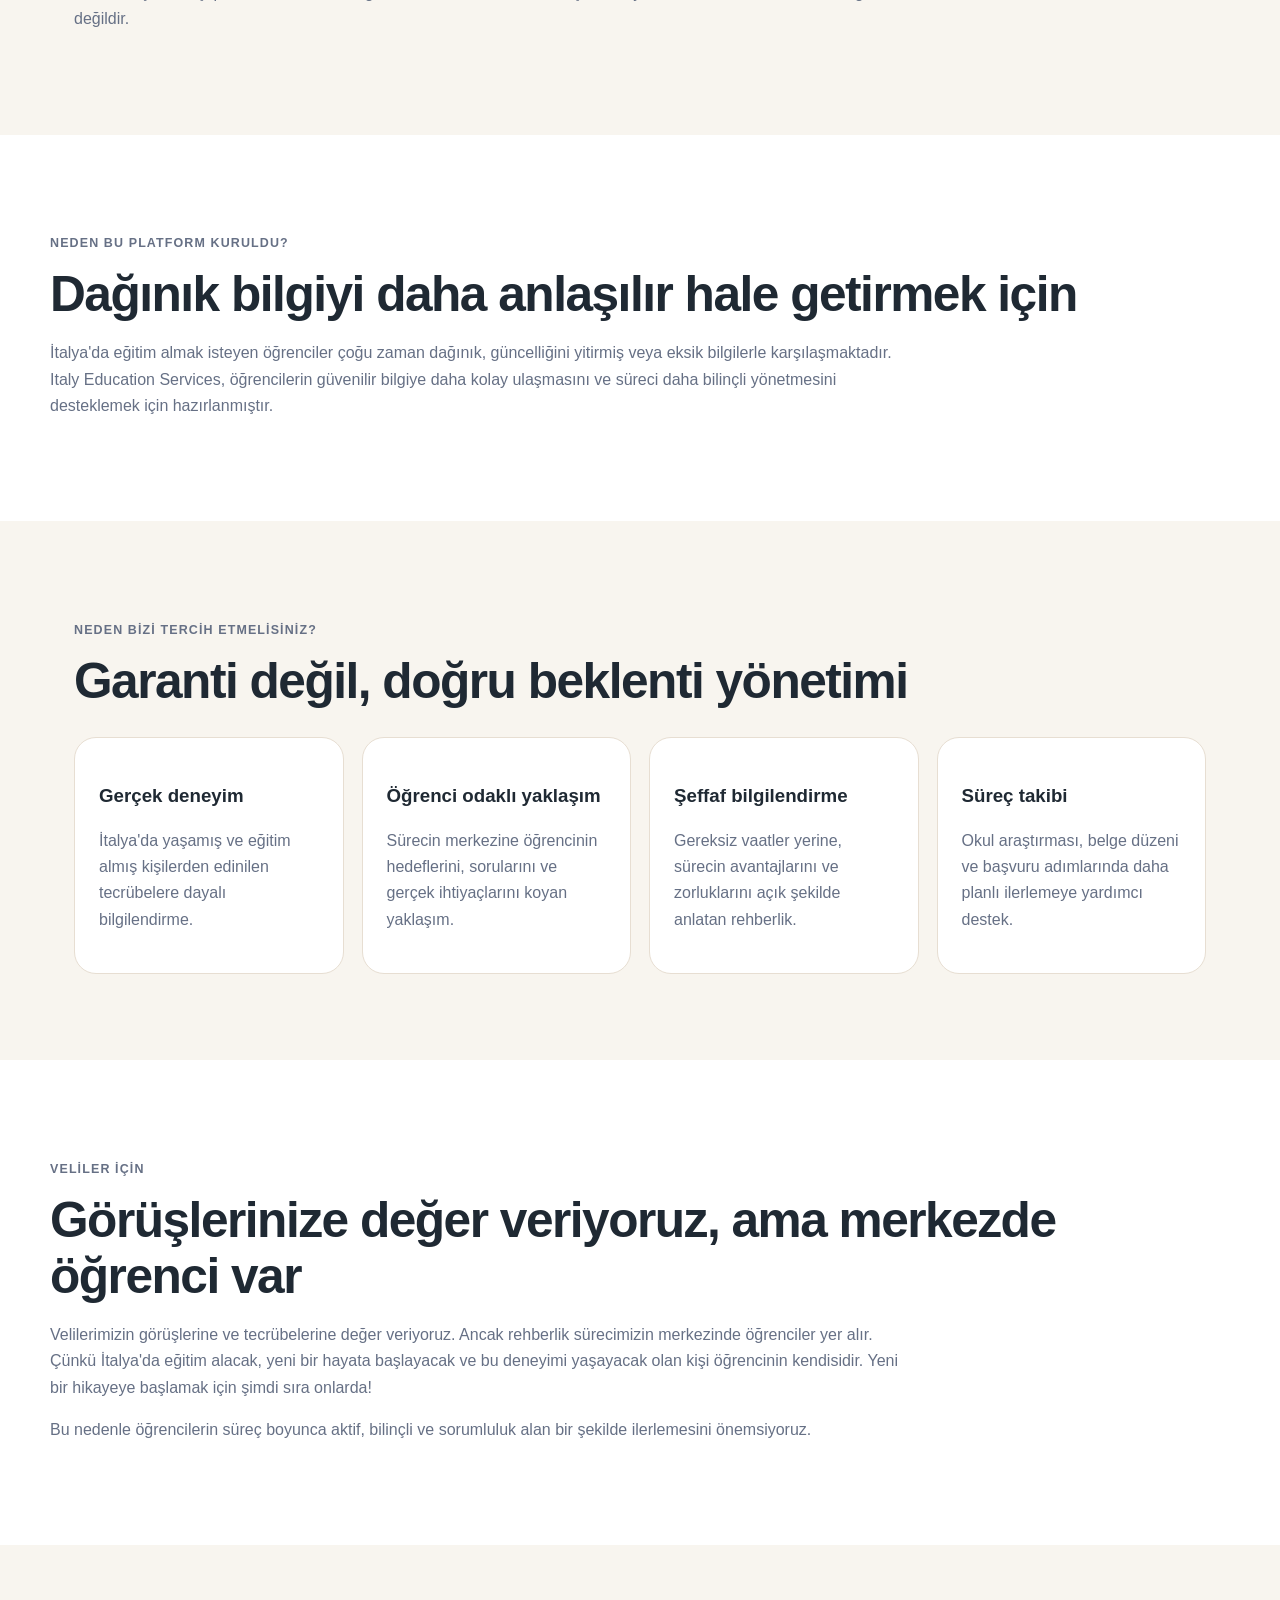
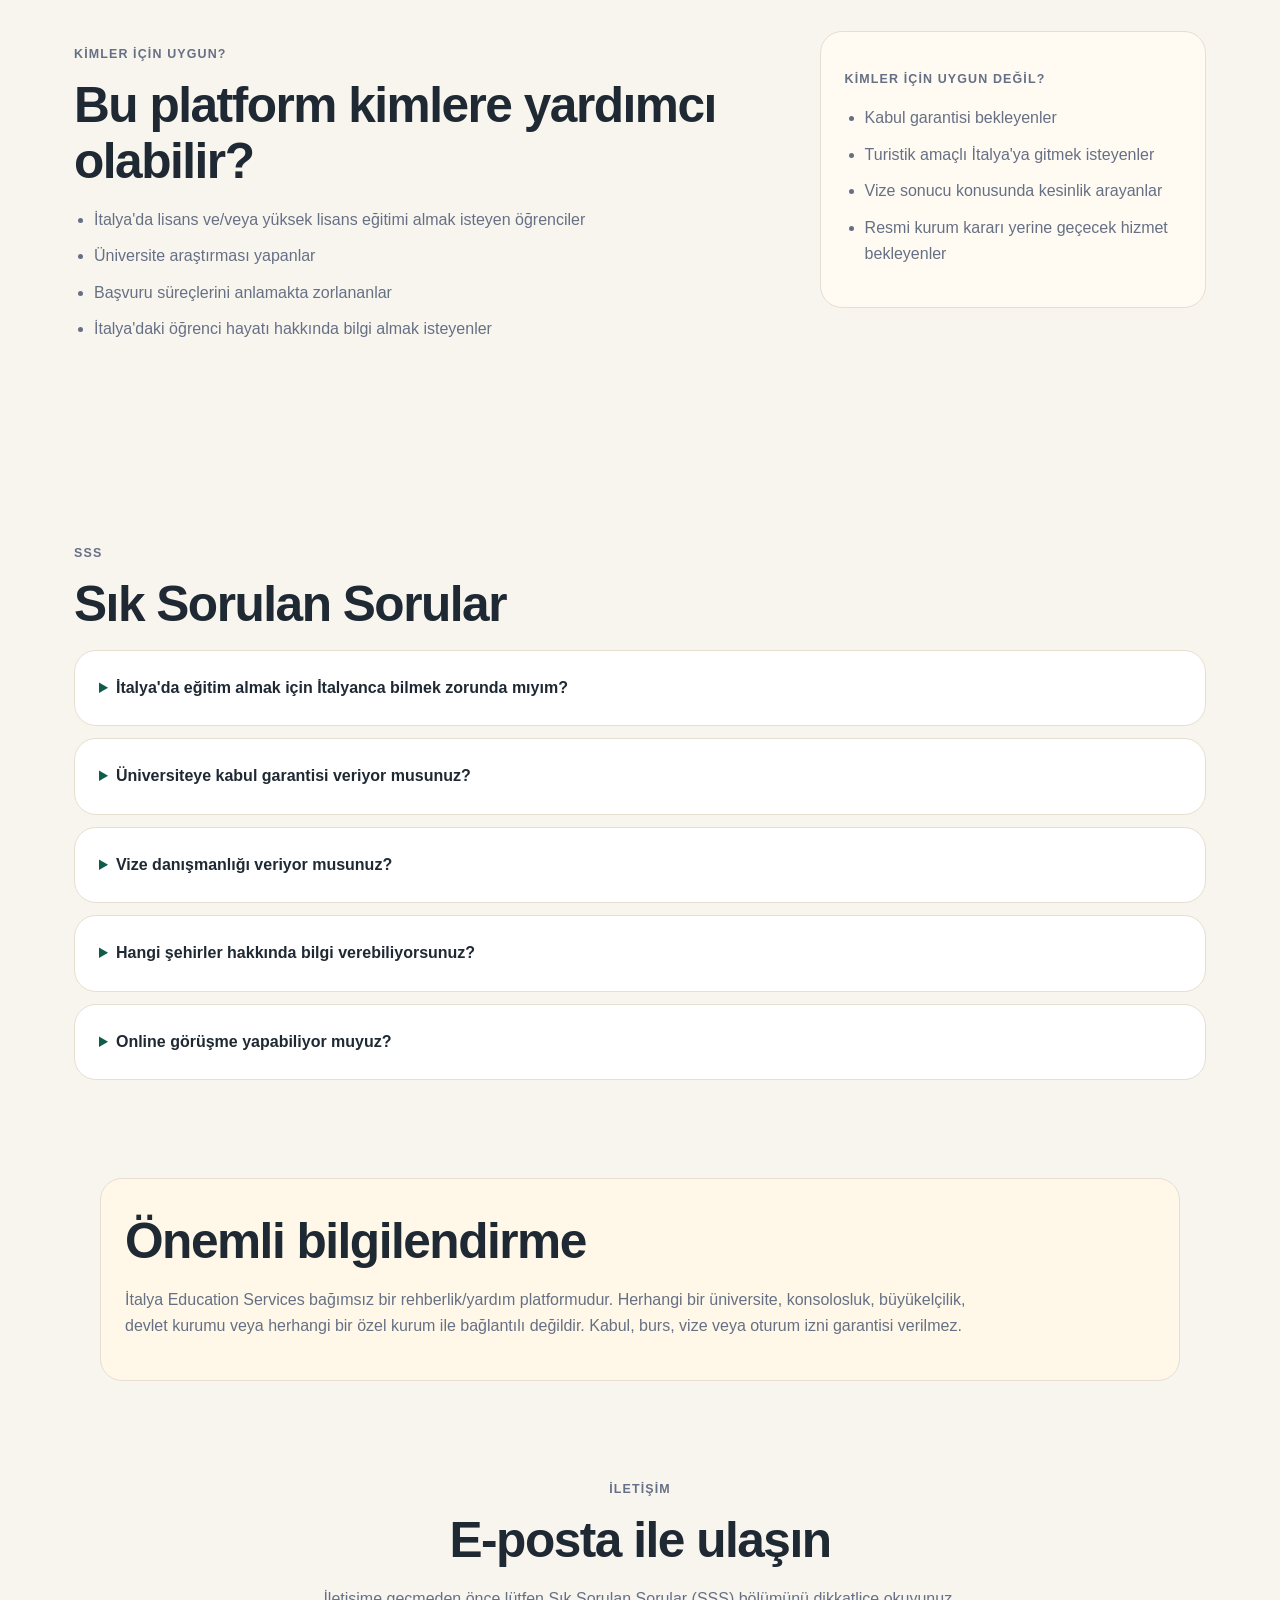
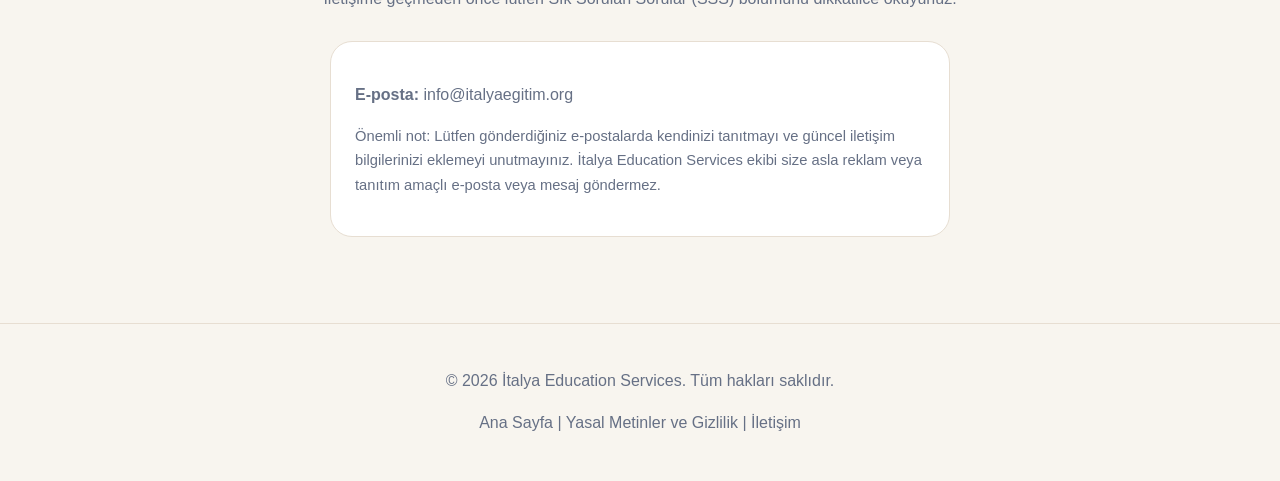
==== commit 88d20a75: "Update notice paragraph and add video section" ====
--- a/index.html
+++ b/index.html
@@ -48,10 +48,18 @@
         <a class="button" href="#iletisim">E-posta ile iletişime geç</a>
         <a class="secondary-button" href="#sss">Önce SSS'yi oku</a>
       </div>
-      <p class="notice">
-        Önemli: Kabul, burs, vize veya oturum izni garantisi verilmez. Nihai karar her zaman ilgili resmi kurumlara aittir.
-      </p>
-    </section>
+      51   <p class="notice">
+52     Önemli: Kabul, burs, vize veya oturum izni garantisi verilmez. Nihai karar her zaman ilgili resmî kurumlara aittir.
+53   </p>
+54 
+55   <div class="video-container">
+56     <video autoplay loop muted playsinline>
+57       <source src="jenerik.mp4" type="video/mp4">
+58       Tarayıcınız video etiketini desteklemiyor.
+59     </video>
+60   </div>
+61 
+62 </section>
   </header>
 
   <main>
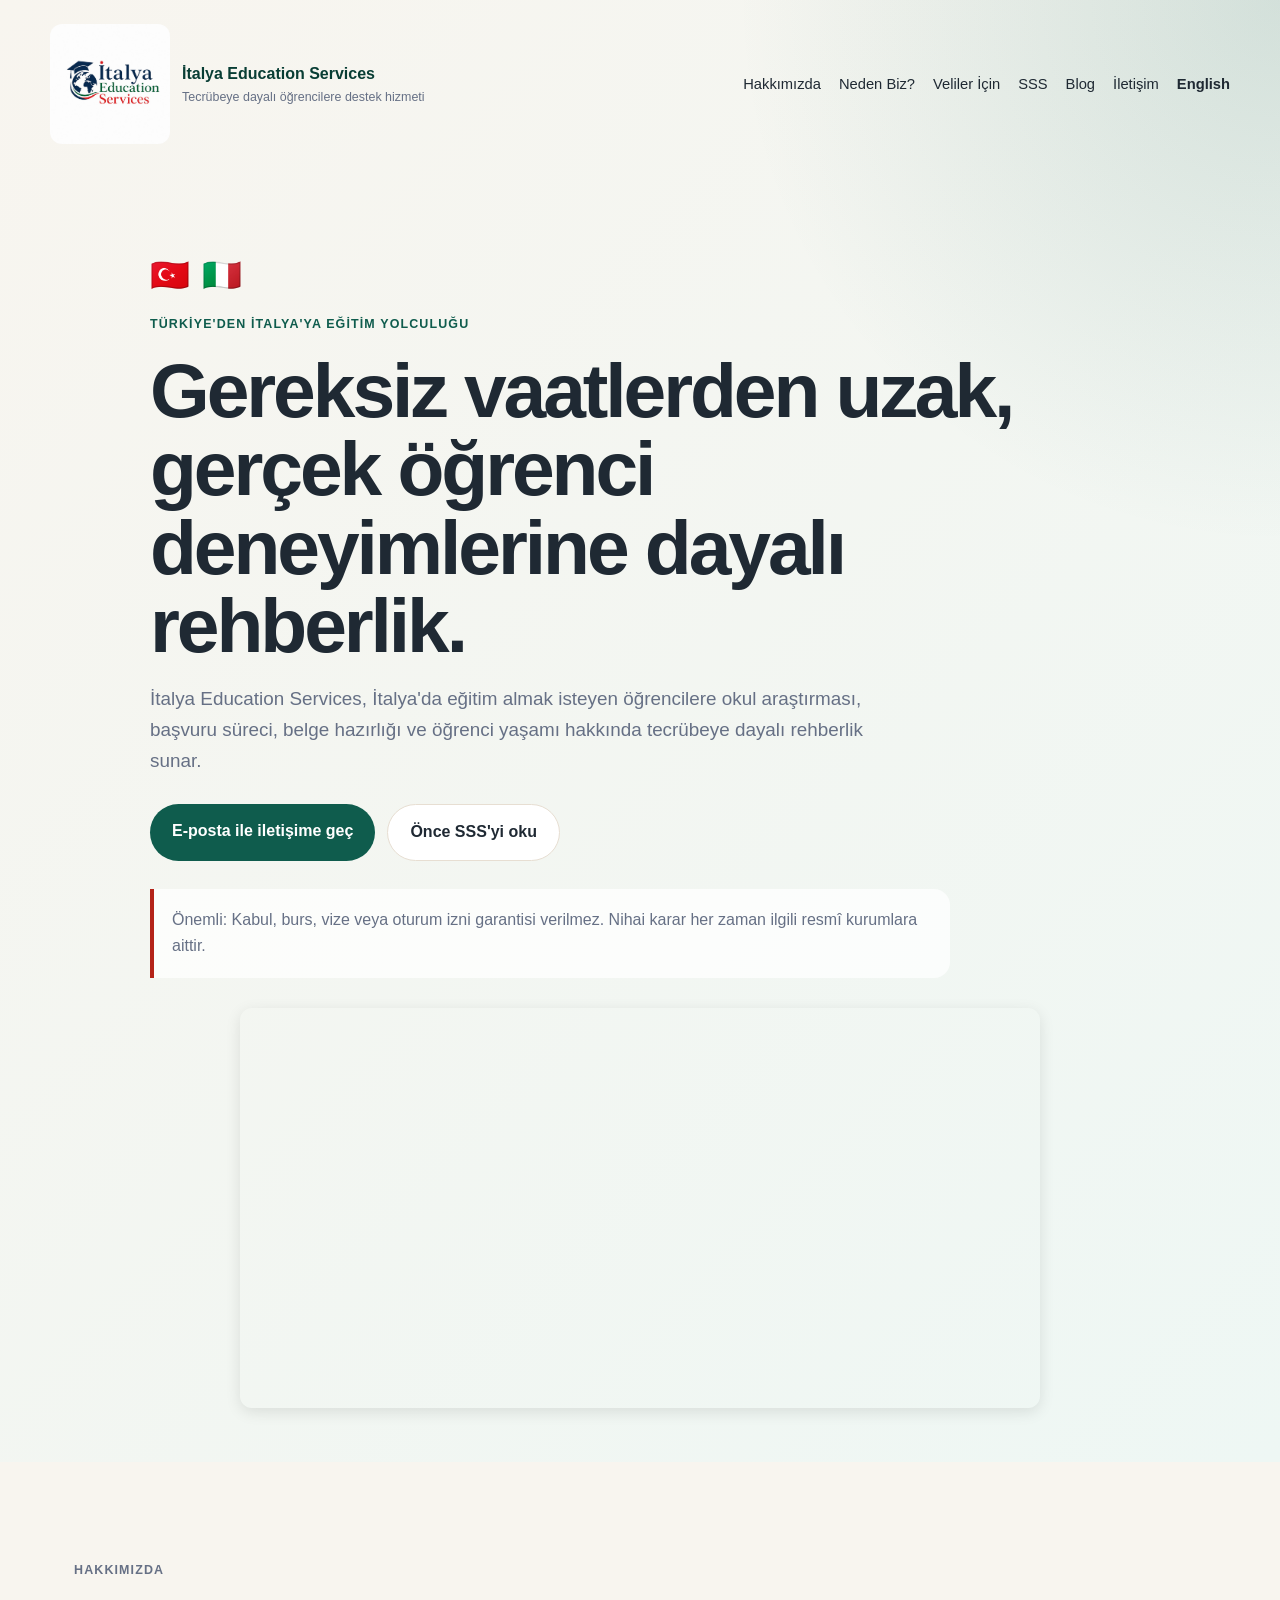
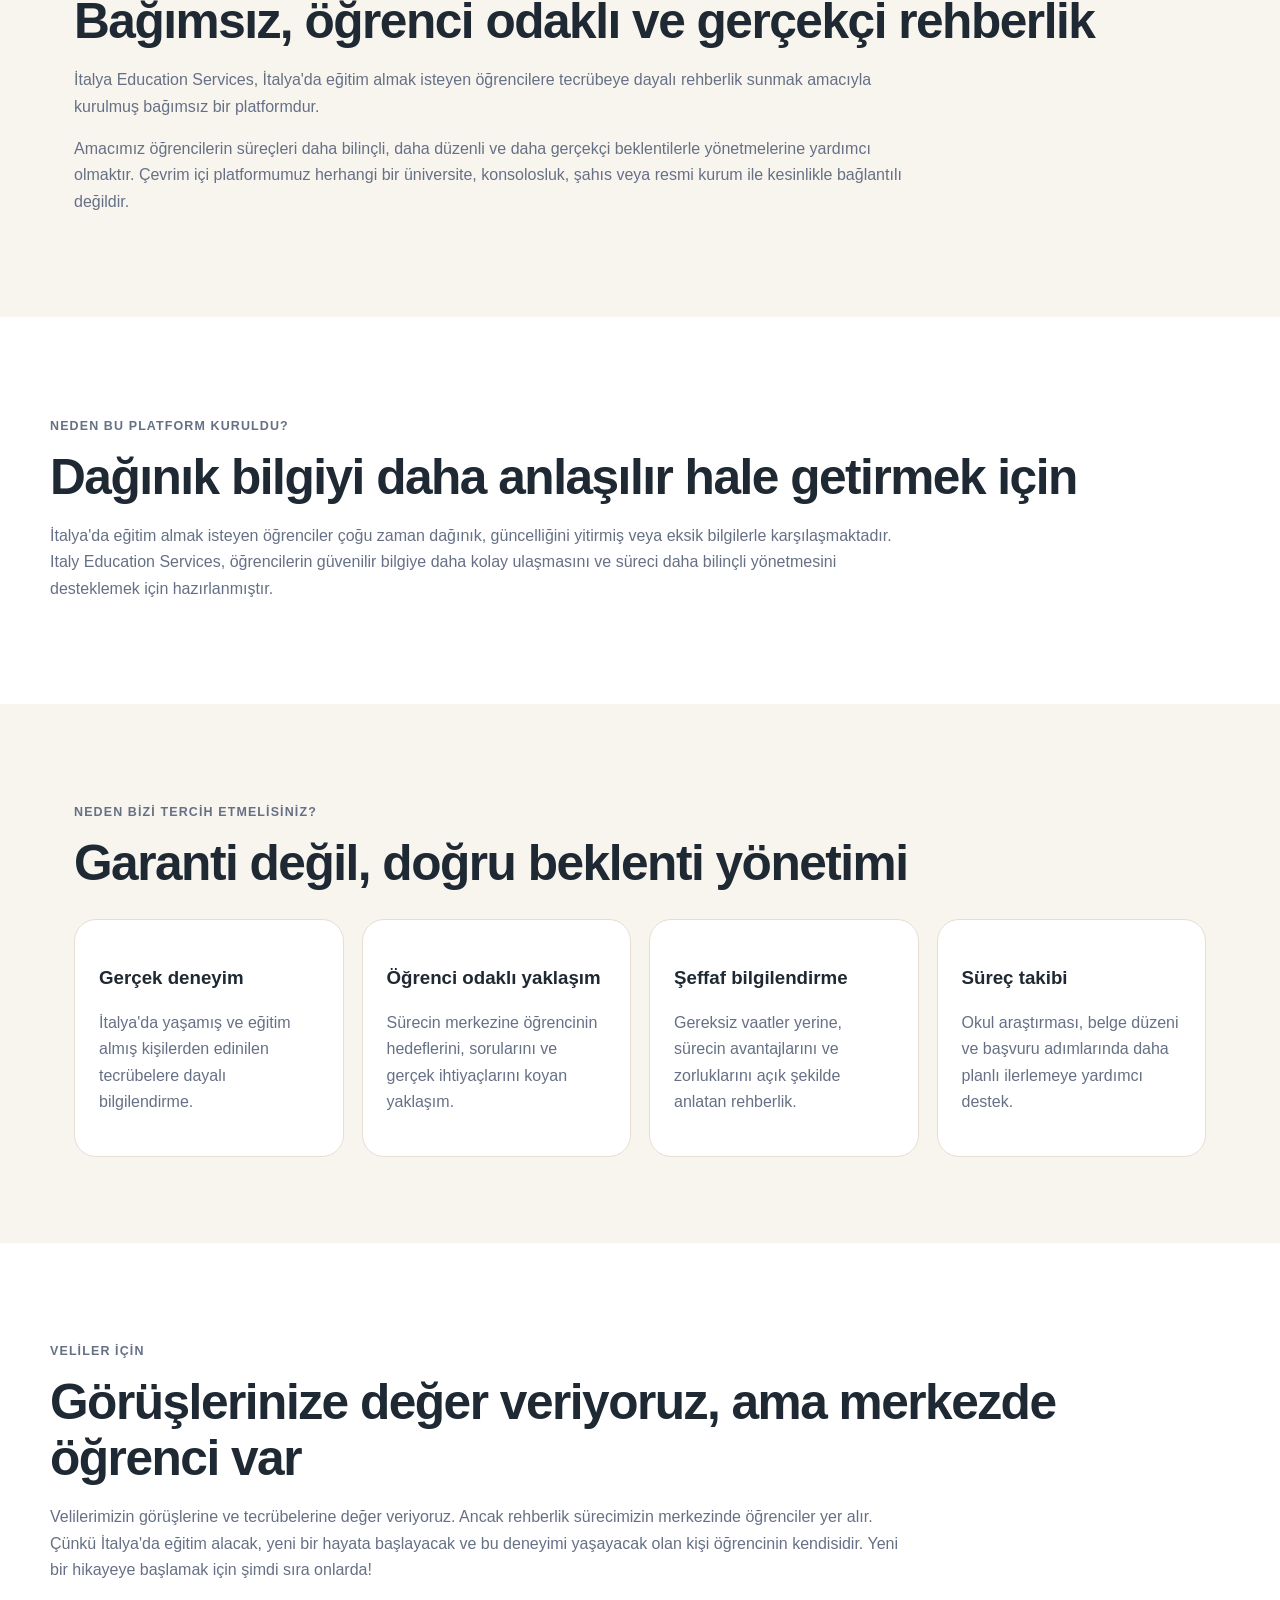
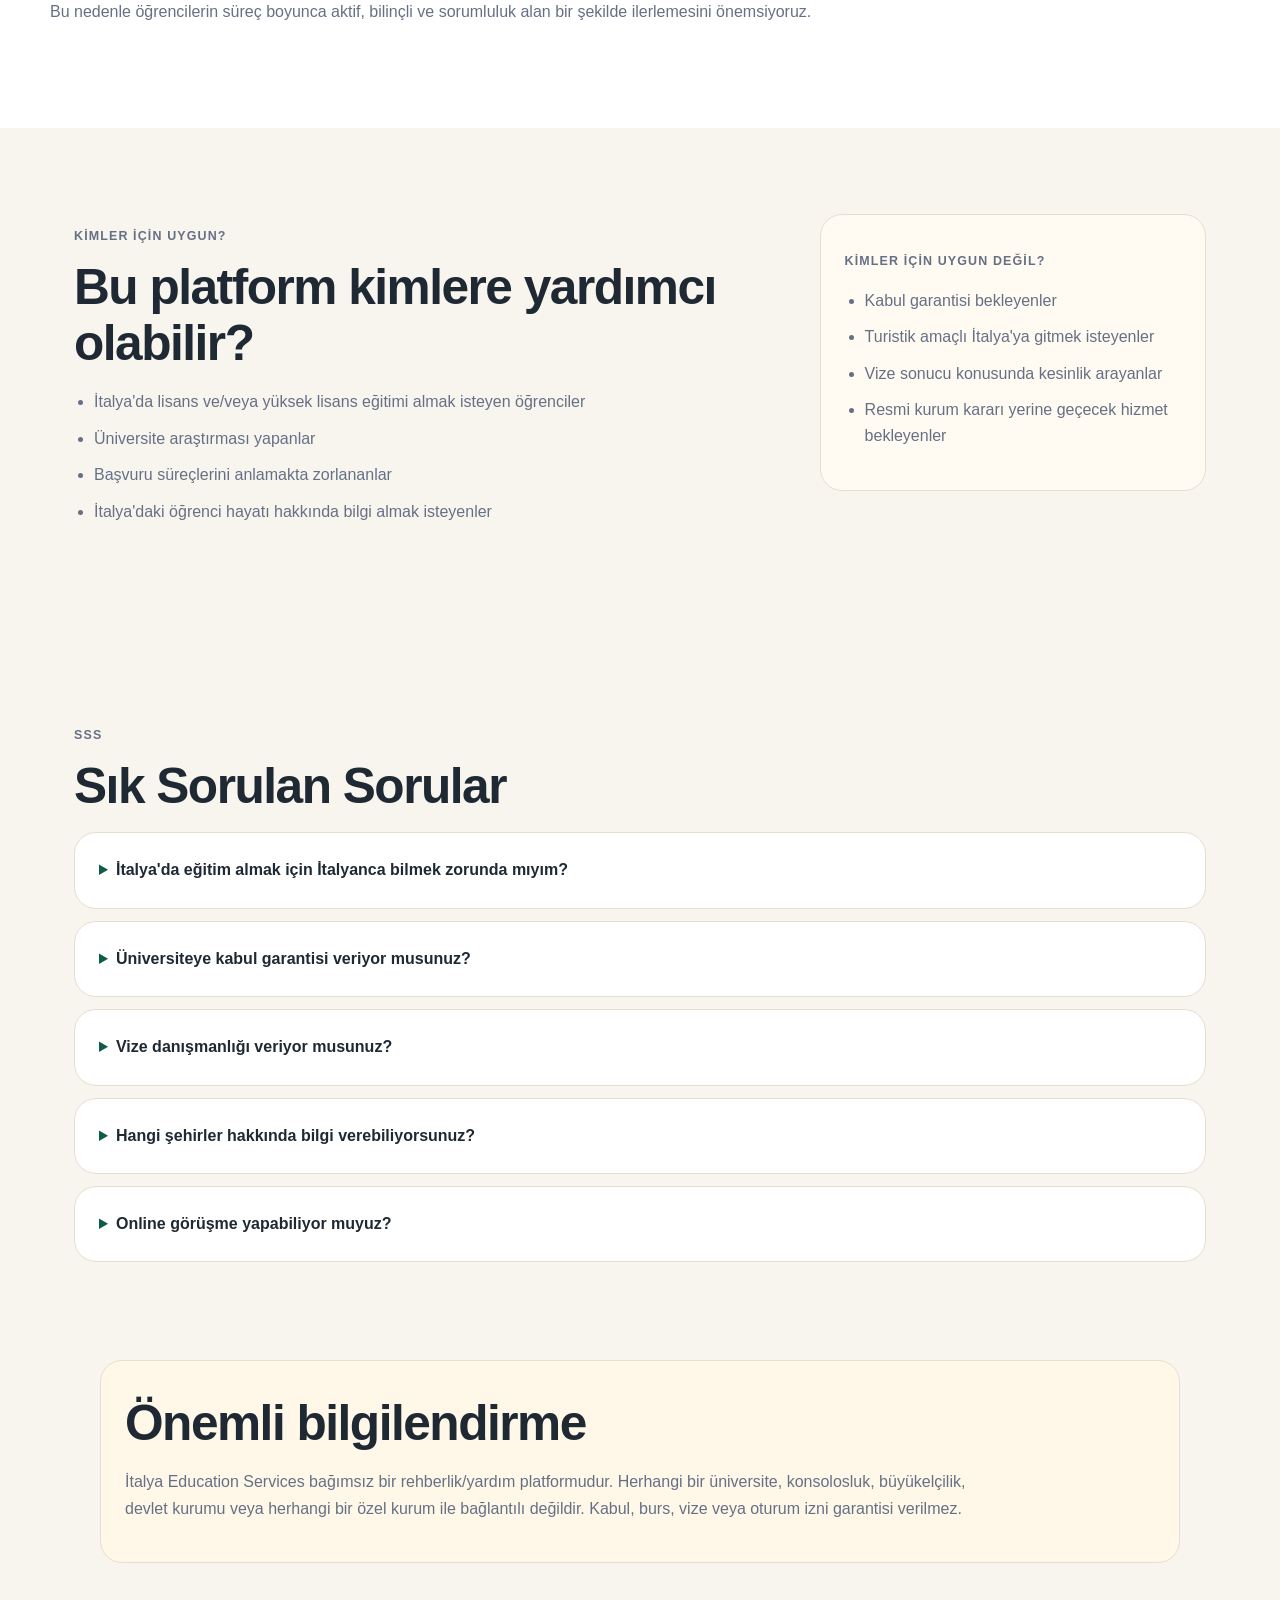
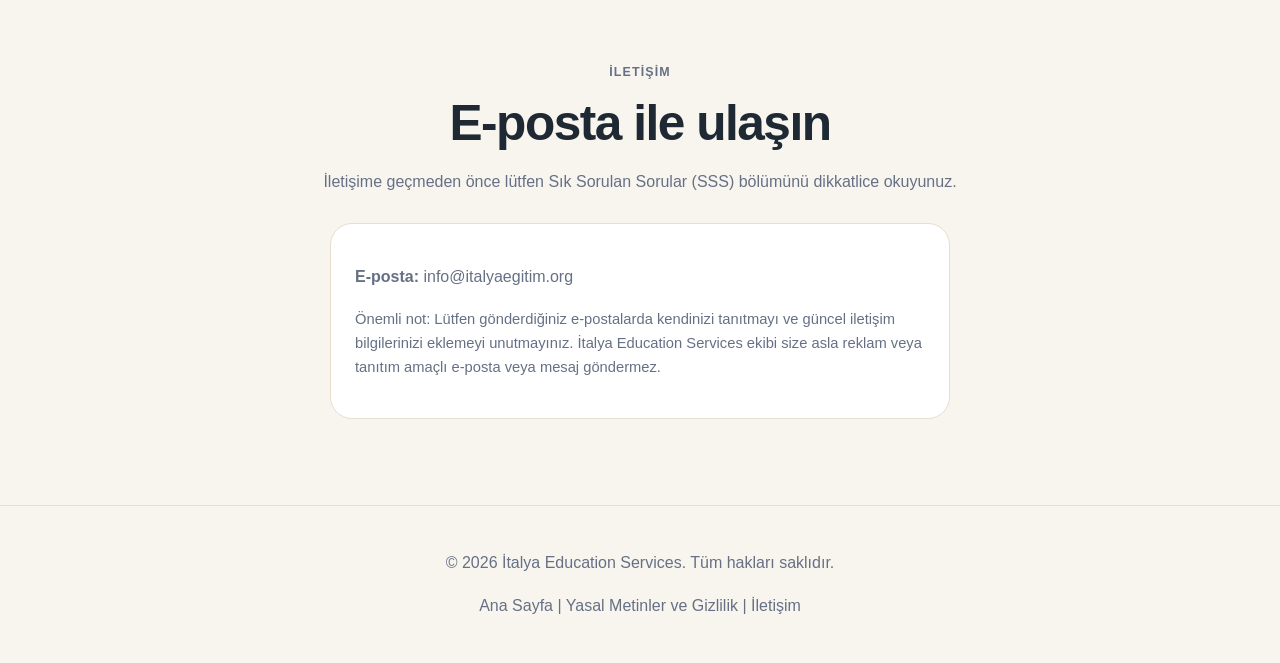
==== commit 5b21d507: "Reorganize notice and video section in index.html" ====
--- a/index.html
+++ b/index.html
@@ -48,18 +48,18 @@
         <a class="button" href="#iletisim">E-posta ile iletişime geç</a>
         <a class="secondary-button" href="#sss">Önce SSS'yi oku</a>
       </div>
-      51   <p class="notice">
-52     Önemli: Kabul, burs, vize veya oturum izni garantisi verilmez. Nihai karar her zaman ilgili resmî kurumlara aittir.
-53   </p>
-54 
-55   <div class="video-container">
-56     <video autoplay loop muted playsinline>
-57       <source src="jenerik.mp4" type="video/mp4">
-58       Tarayıcınız video etiketini desteklemiyor.
-59     </video>
-60   </div>
-61 
-62 </section>
+      <p class="notice">
+    Önemli: Kabul, burs, vize veya oturum izni garantisi verilmez. Nihai karar her zaman ilgili resmî kurumlara aittir.
+   </p>
+ 
+   <div class="video-container">
+     <video autoplay loop muted playsinline>
+       <source src="jenerik.mp4" type="video/mp4">
+       Tarayıcınız video etiketini desteklemiyor.
+     </video>
+   </div>
+ 
+ </section>
   </header>
 
   <main>
--- a/style.css
+++ b/style.css
@@ -307,3 +307,17 @@
     display: block;
     border-radius: 12px;
 }
+.video-container {
+  width: 100%;
+  max-width: 800px;
+  margin: 30px auto;
+  border-radius: 12px;
+  overflow: hidden;
+  box-shadow: 0 4px 15px rgba(0,0,0,0.1);
+}
+
+.video-container video {
+  width: 100%;
+  height: auto;
+  display: block;
+}
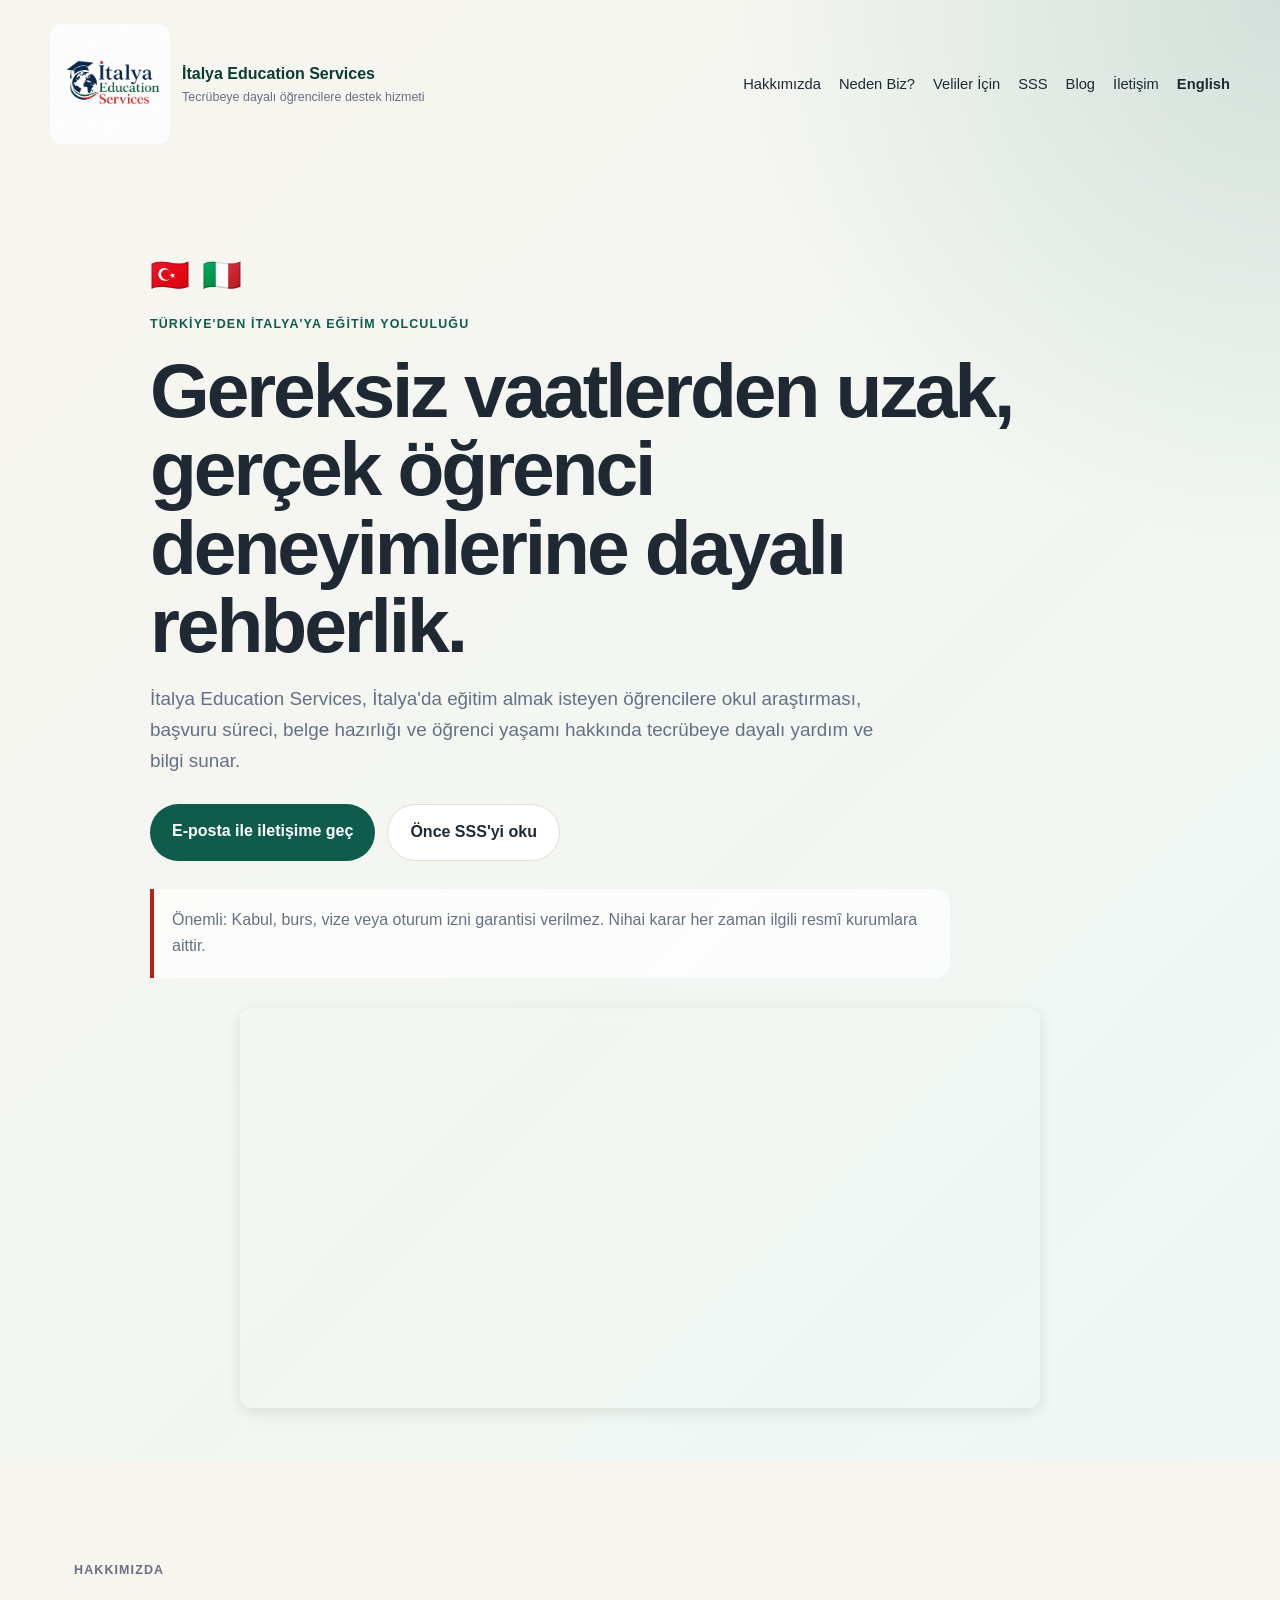
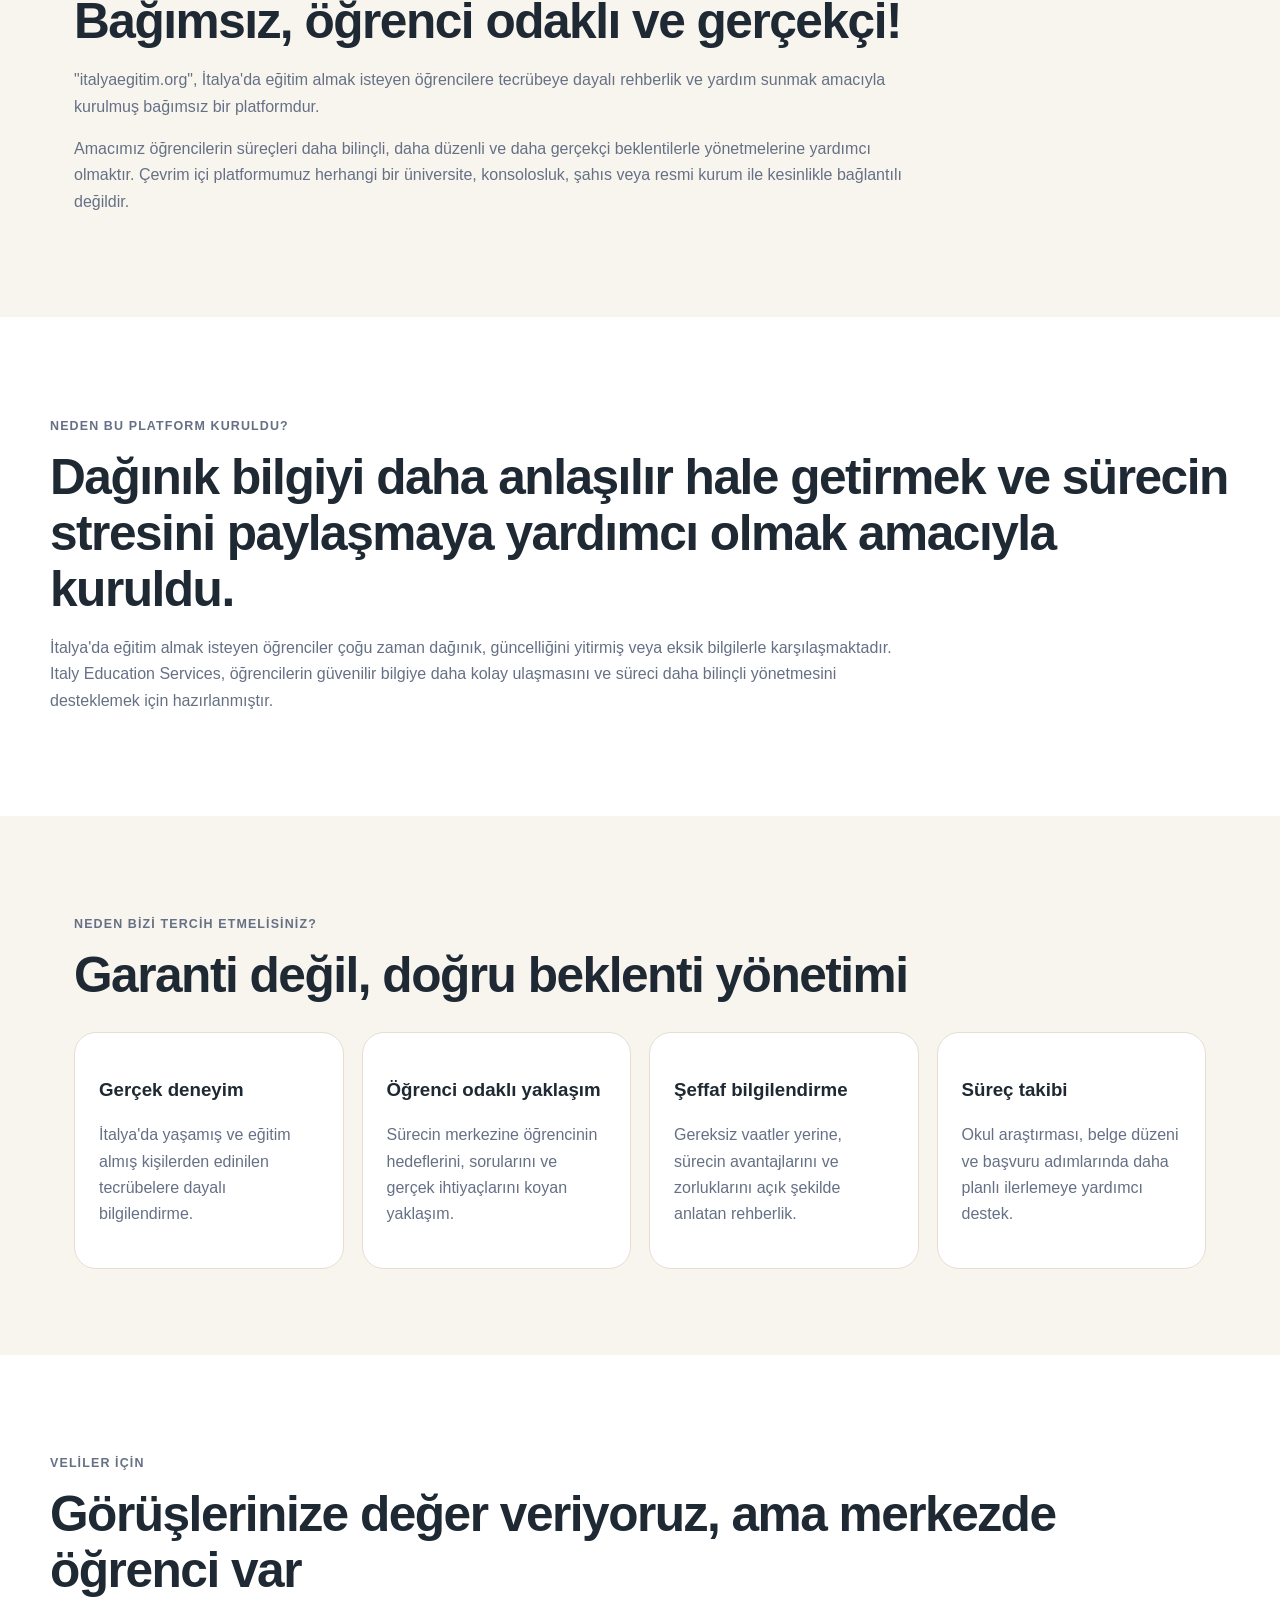
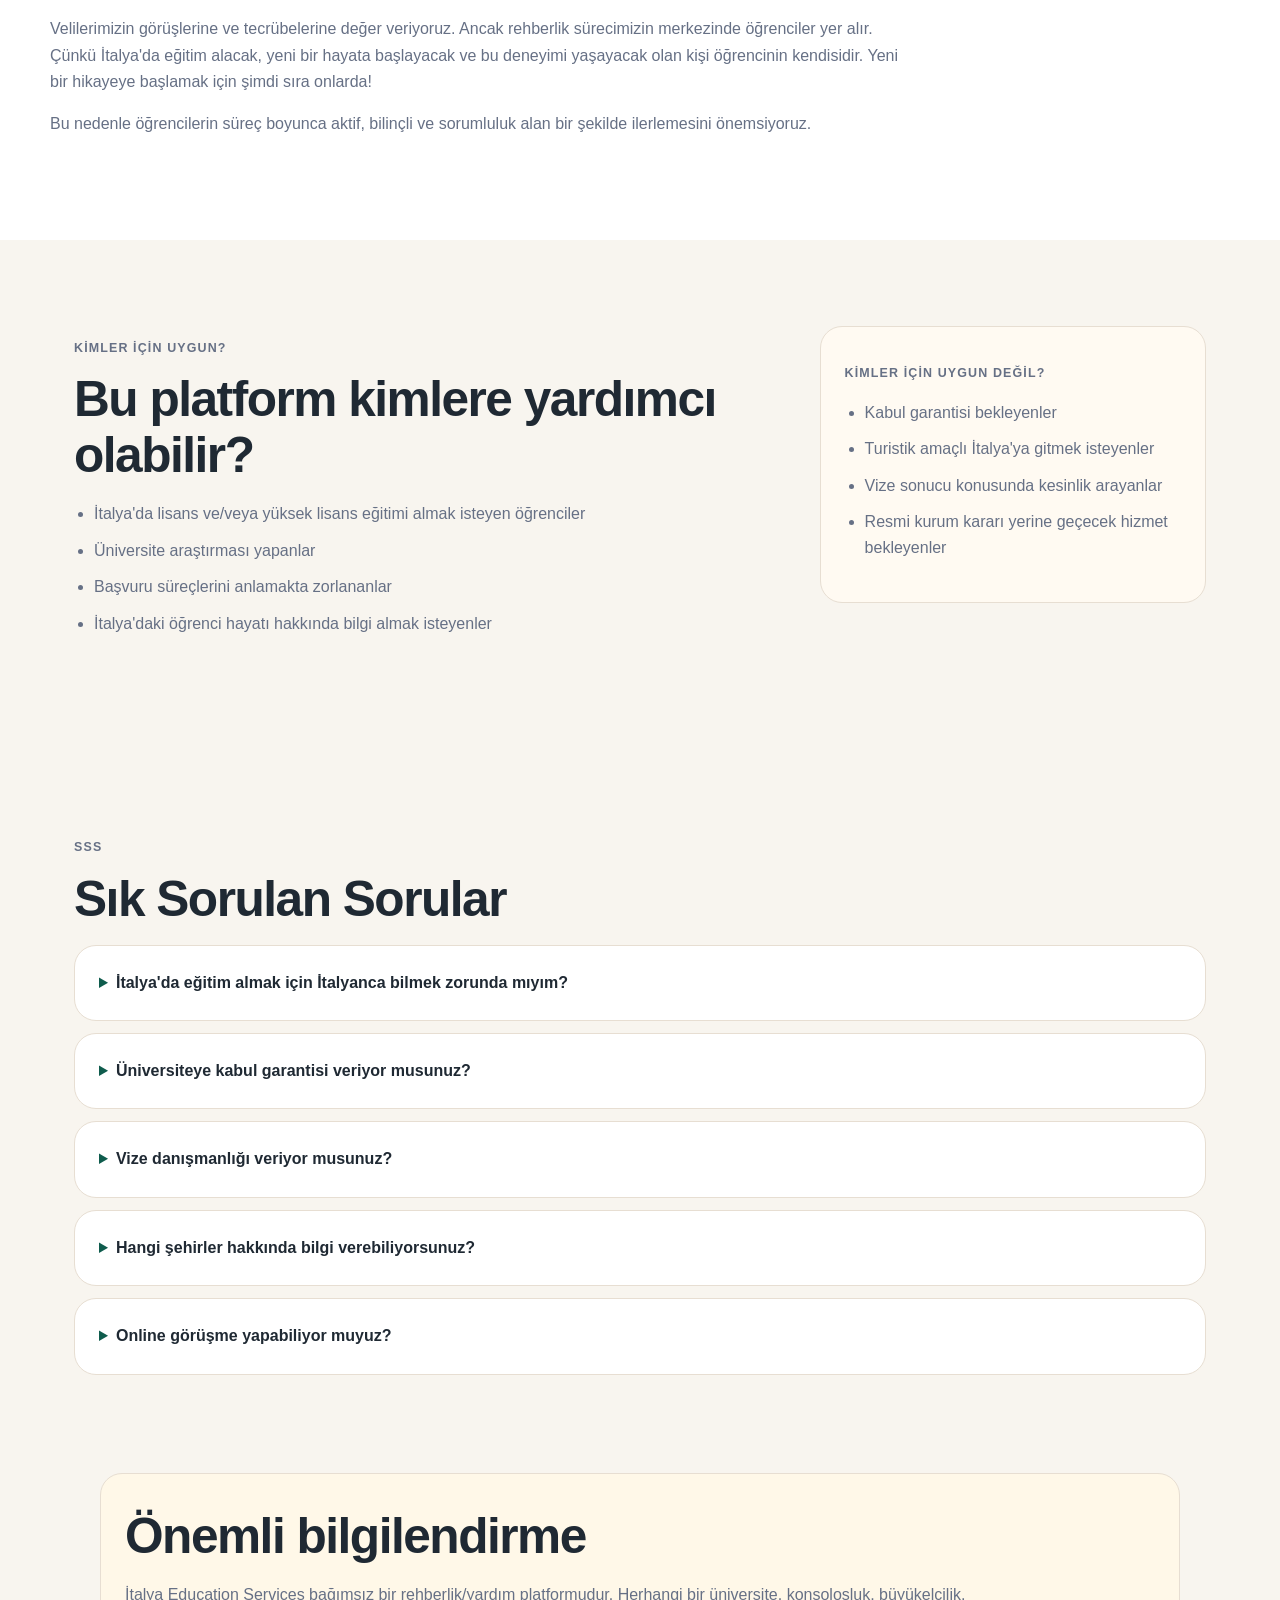
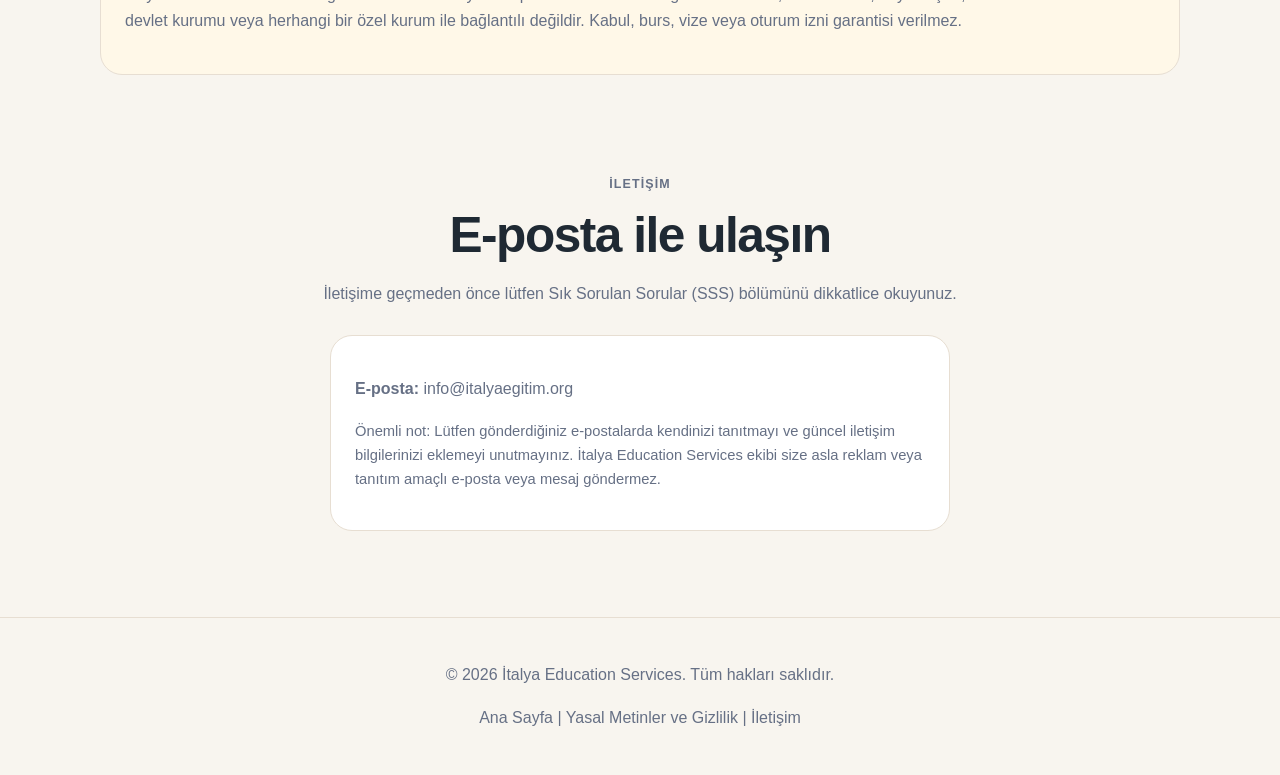
==== commit 2c3d4724: "Revise content for clarity and support emphasis Updated text for clarity and added emphasis on suppo" ====
--- a/index.html
+++ b/index.html
@@ -42,7 +42,7 @@
       <h1>Gereksiz vaatlerden uzak, gerçek öğrenci deneyimlerine dayalı rehberlik.</h1>
       <p class="hero-text">
         İtalya Education Services, İtalya'da eğitim almak isteyen öğrencilere okul araştırması,
-        başvuru süreci, belge hazırlığı ve öğrenci yaşamı hakkında tecrübeye dayalı rehberlik sunar.
+        başvuru süreci, belge hazırlığı ve öğrenci yaşamı hakkında tecrübeye dayalı yardım ve bilgi sunar.
       </p>
       <div class="hero-buttons">
         <a class="button" href="#iletisim">E-posta ile iletişime geç</a>
@@ -65,10 +65,10 @@
   <main>
     <section id="hakkimizda" class="section">
       <p class="section-label">Hakkımızda</p>
-      <h2>Bağımsız, öğrenci odaklı ve gerçekçi rehberlik</h2>
-      <p>
-        İtalya Education Services, İtalya'da eğitim almak isteyen öğrencilere tecrübeye dayalı
-        rehberlik sunmak amacıyla kurulmuş bağımsız bir platformdur.
+      <h2>Bağımsız, öğrenci odaklı ve gerçekçi!</h2>
+      <p>
+        "italyaegitim.org", İtalya'da eğitim almak isteyen öğrencilere tecrübeye dayalı
+        rehberlik ve yardım sunmak amacıyla kurulmuş bağımsız bir platformdur.
       </p>
       <p>
         Amacımız öğrencilerin süreçleri daha bilinçli, daha düzenli ve daha gerçekçi beklentilerle
@@ -78,7 +78,7 @@
 
     <section class="section alt">
       <p class="section-label">Neden Bu Platform Kuruldu?</p>
-      <h2>Dağınık bilgiyi daha anlaşılır hale getirmek için</h2>
+      <h2>Dağınık bilgiyi daha anlaşılır hale getirmek ve sürecin stresini paylaşmaya yardımcı olmak amacıyla kuruldu. </h2>
       <p>
         İtalya'da eğitim almak isteyen öğrenciler çoğu zaman dağınık, güncelliğini yitirmiş veya
         eksik bilgilerle karşılaşmaktadır. Italy Education Services, öğrencilerin güvenilir bilgiye
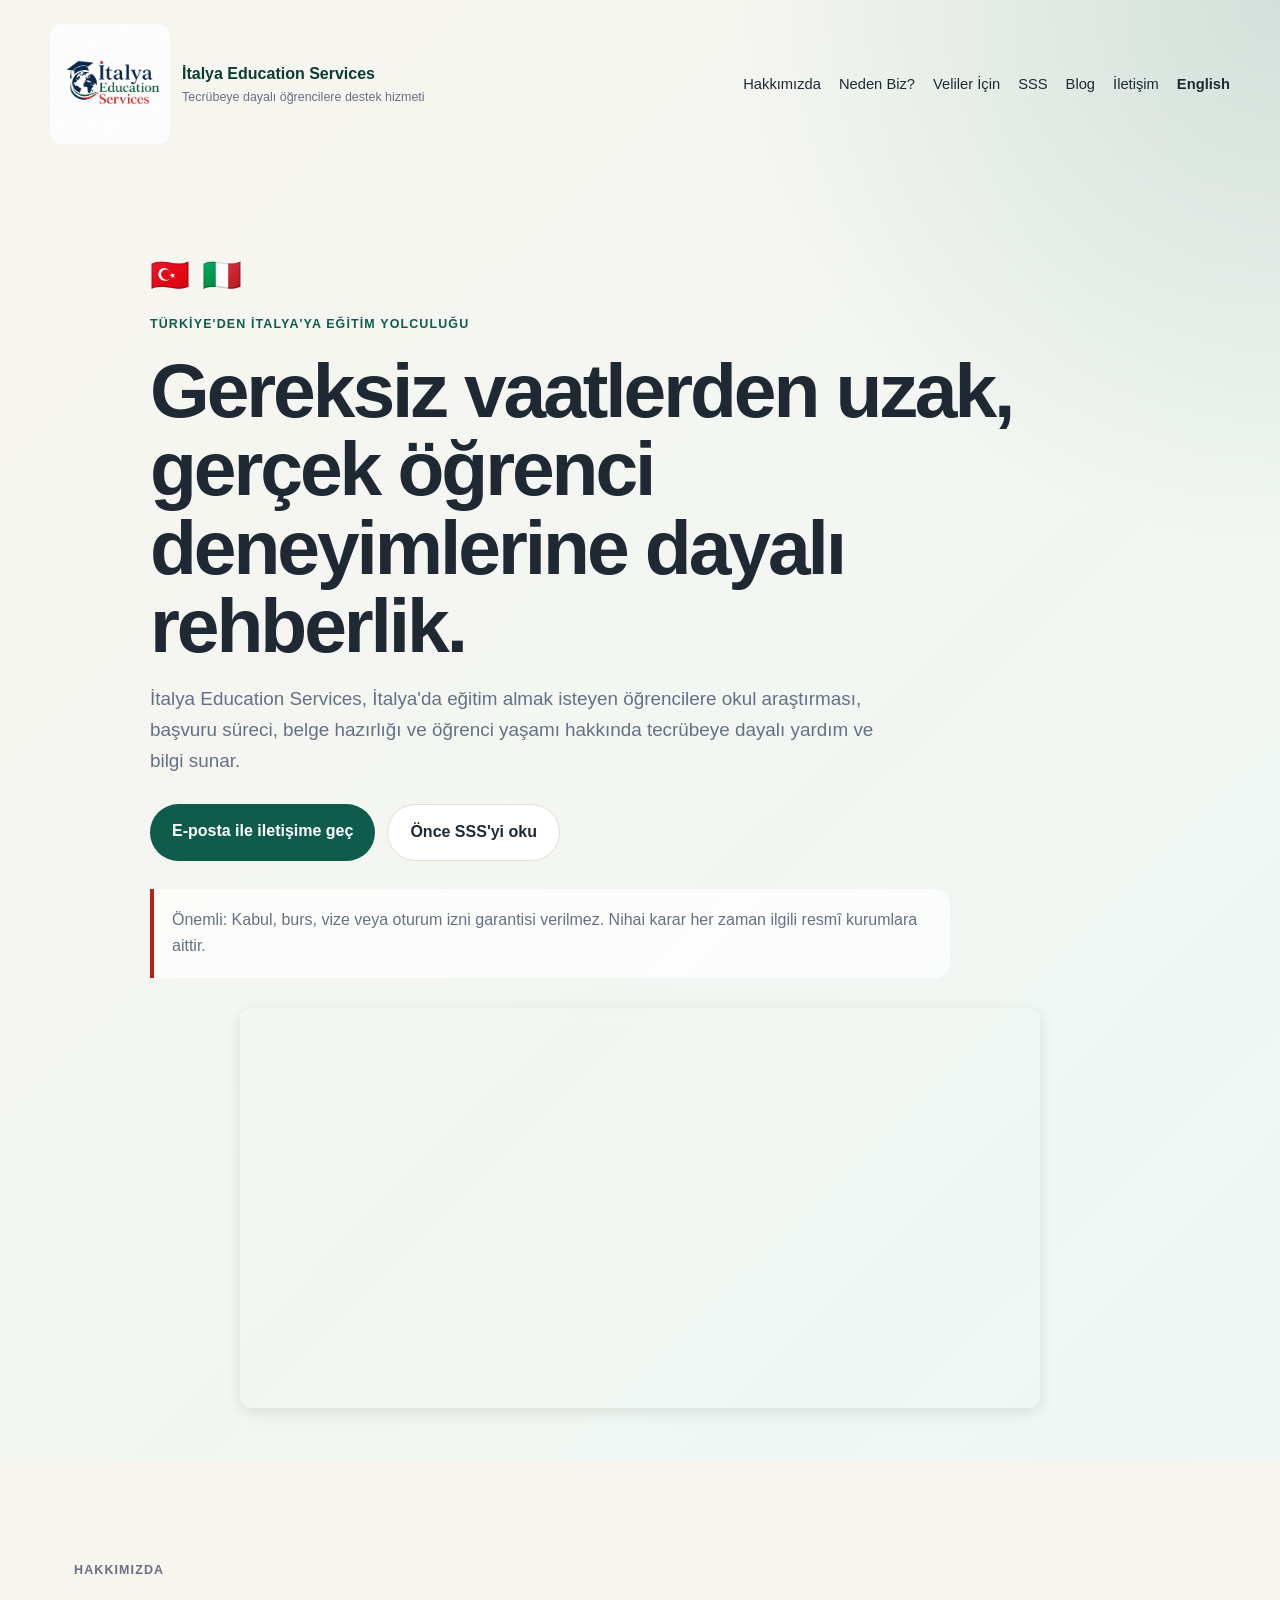
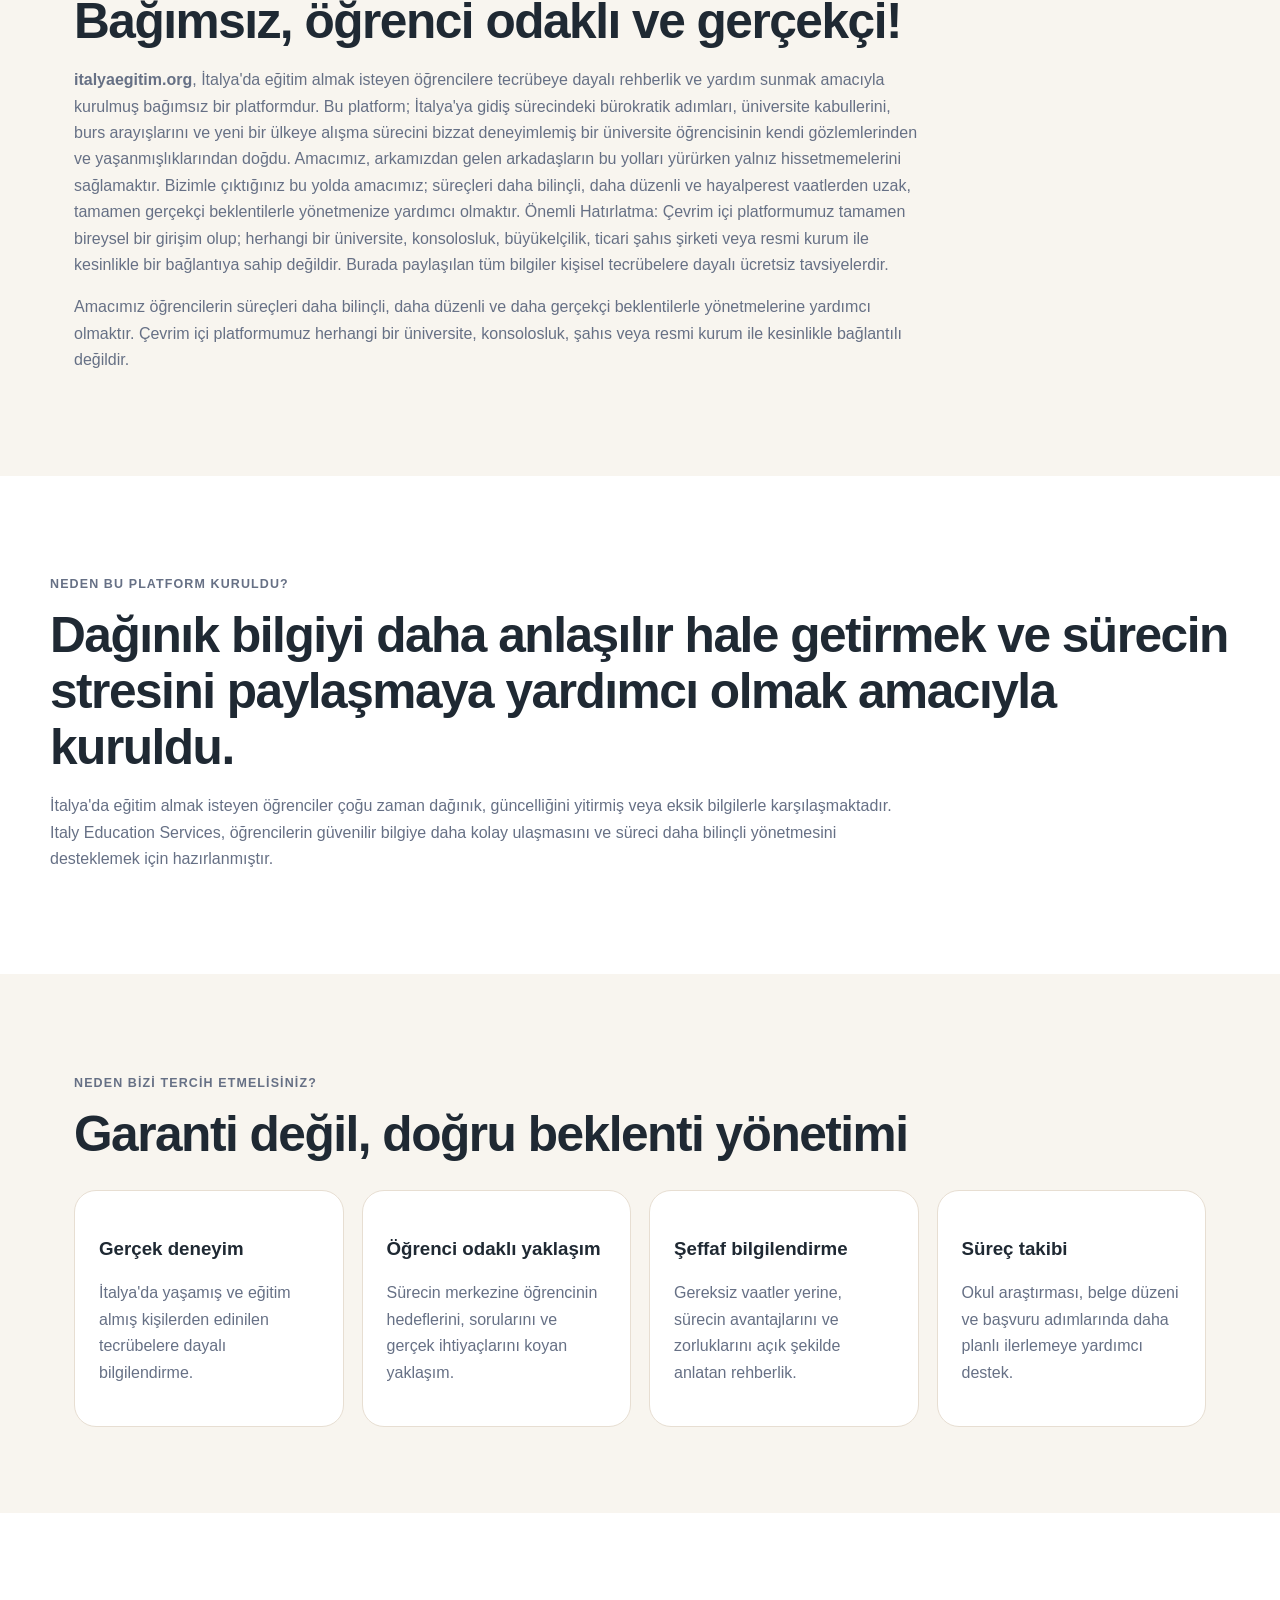
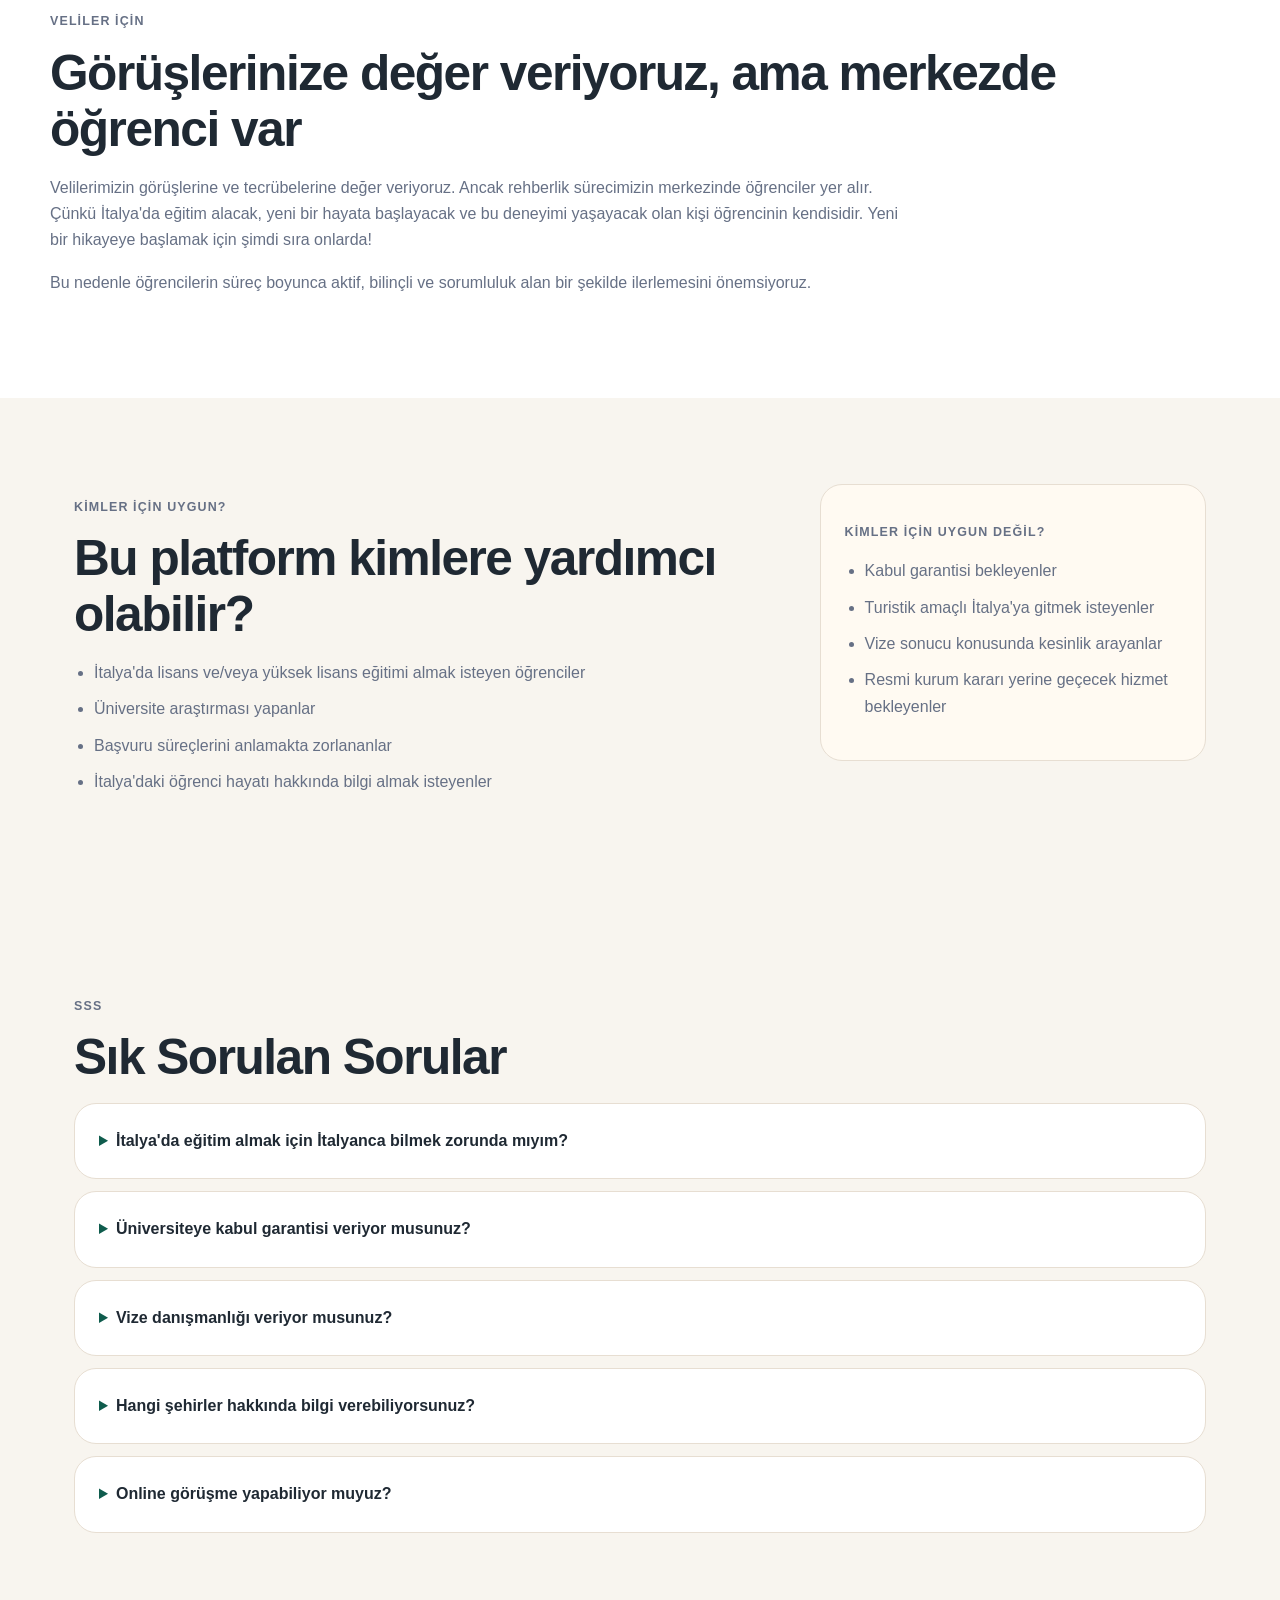
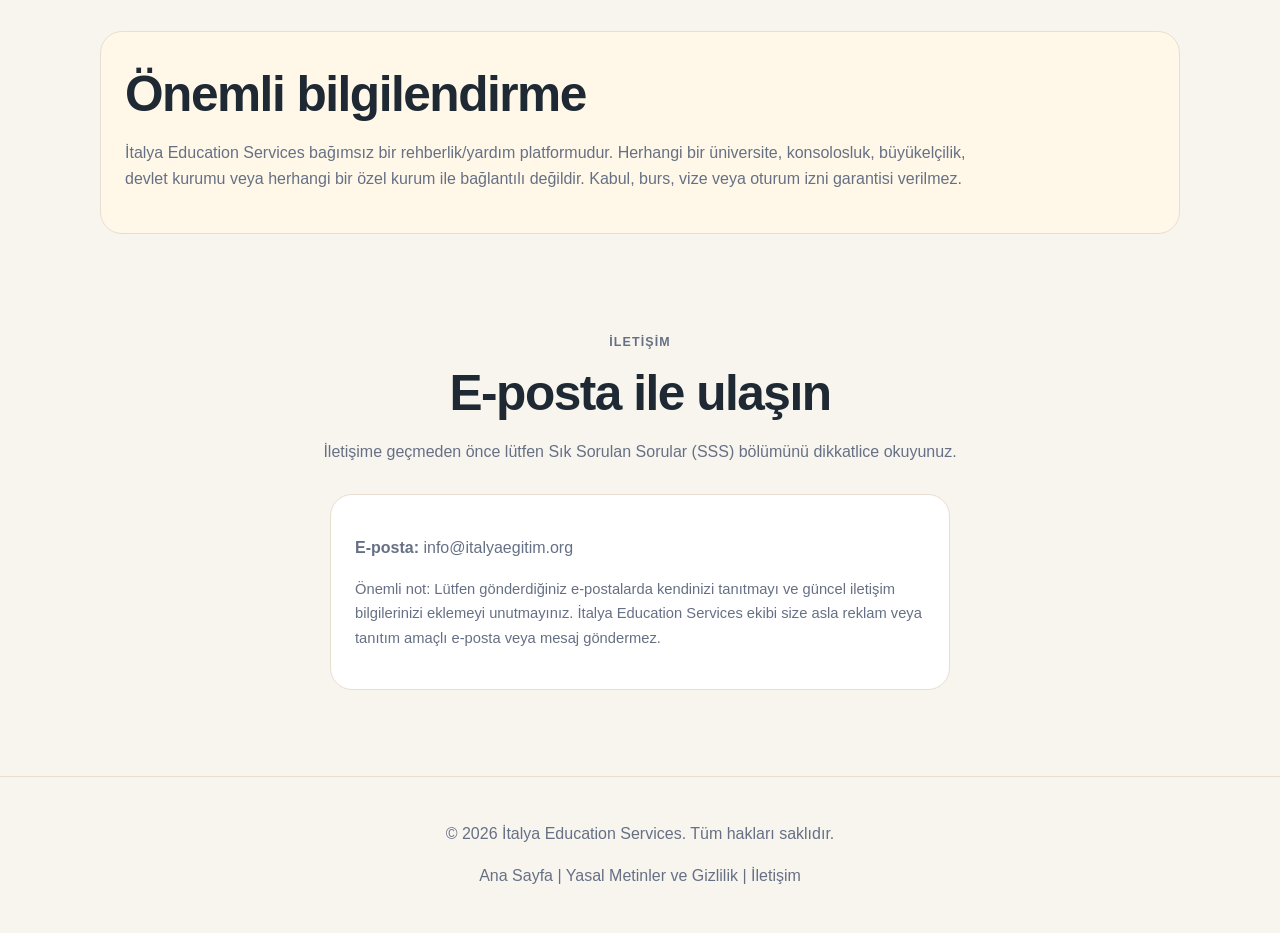
==== commit be27713f: "Enhance platform description in index.html Updated the description of the platform to emphasize its " ====
--- a/index.html
+++ b/index.html
@@ -67,9 +67,10 @@
       <p class="section-label">Hakkımızda</p>
       <h2>Bağımsız, öğrenci odaklı ve gerçekçi!</h2>
       <p>
-        "italyaegitim.org", İtalya'da eğitim almak isteyen öğrencilere tecrübeye dayalı
-        rehberlik ve yardım sunmak amacıyla kurulmuş bağımsız bir platformdur.
-      </p>
+       <strong>italyaegitim.org</strong>, İtalya'da eğitim almak isteyen öğrencilere tecrübeye dayalı rehberlik ve yardım sunmak amacıyla kurulmuş bağımsız bir platformdur.
+Bu platform; İtalya'ya gidiş sürecindeki bürokratik adımları, üniversite kabullerini, burs arayışlarını ve yeni bir ülkeye alışma sürecini bizzat deneyimlemiş bir üniversite öğrencisinin kendi gözlemlerinden ve yaşanmışlıklarından doğdu. Amacımız, arkamızdan gelen arkadaşların bu yolları yürürken yalnız hissetmemelerini sağlamaktır.
+Bizimle çıktığınız bu yolda amacımız; süreçleri daha bilinçli, daha düzenli ve hayalperest vaatlerden uzak, tamamen gerçekçi beklentilerle yönetmenize yardımcı olmaktır.
+Önemli Hatırlatma: Çevrim içi platformumuz tamamen bireysel bir girişim olup; herhangi bir üniversite, konsolosluk, büyükelçilik, ticari şahıs şirketi veya resmi kurum ile kesinlikle bir bağlantıya sahip değildir. Burada paylaşılan tüm bilgiler kişisel tecrübelere dayalı ücretsiz tavsiyelerdir.      </p>
       <p>
         Amacımız öğrencilerin süreçleri daha bilinçli, daha düzenli ve daha gerçekçi beklentilerle
         yönetmelerine yardımcı olmaktır. Çevrim içi platformumuz herhangi bir üniversite, konsolosluk, şahıs veya resmi kurum ile kesinlikle bağlantılı değildir.
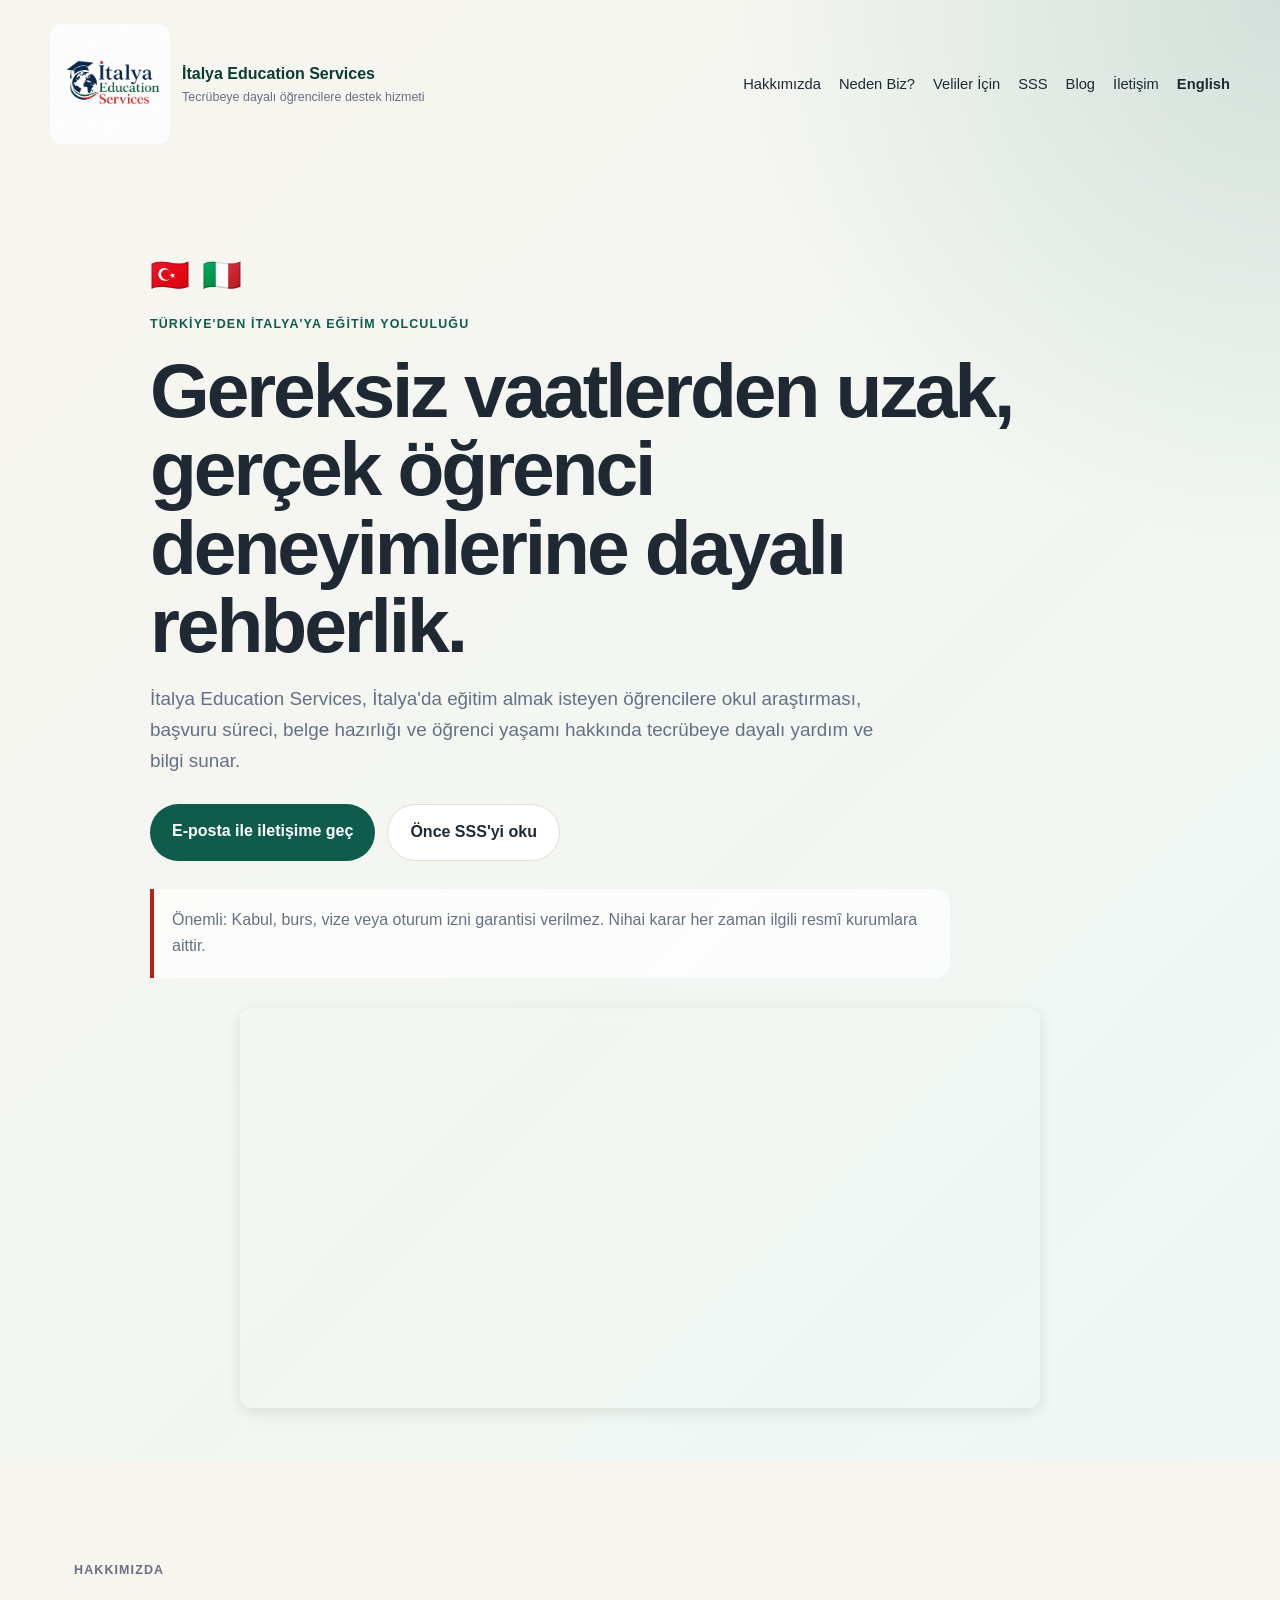
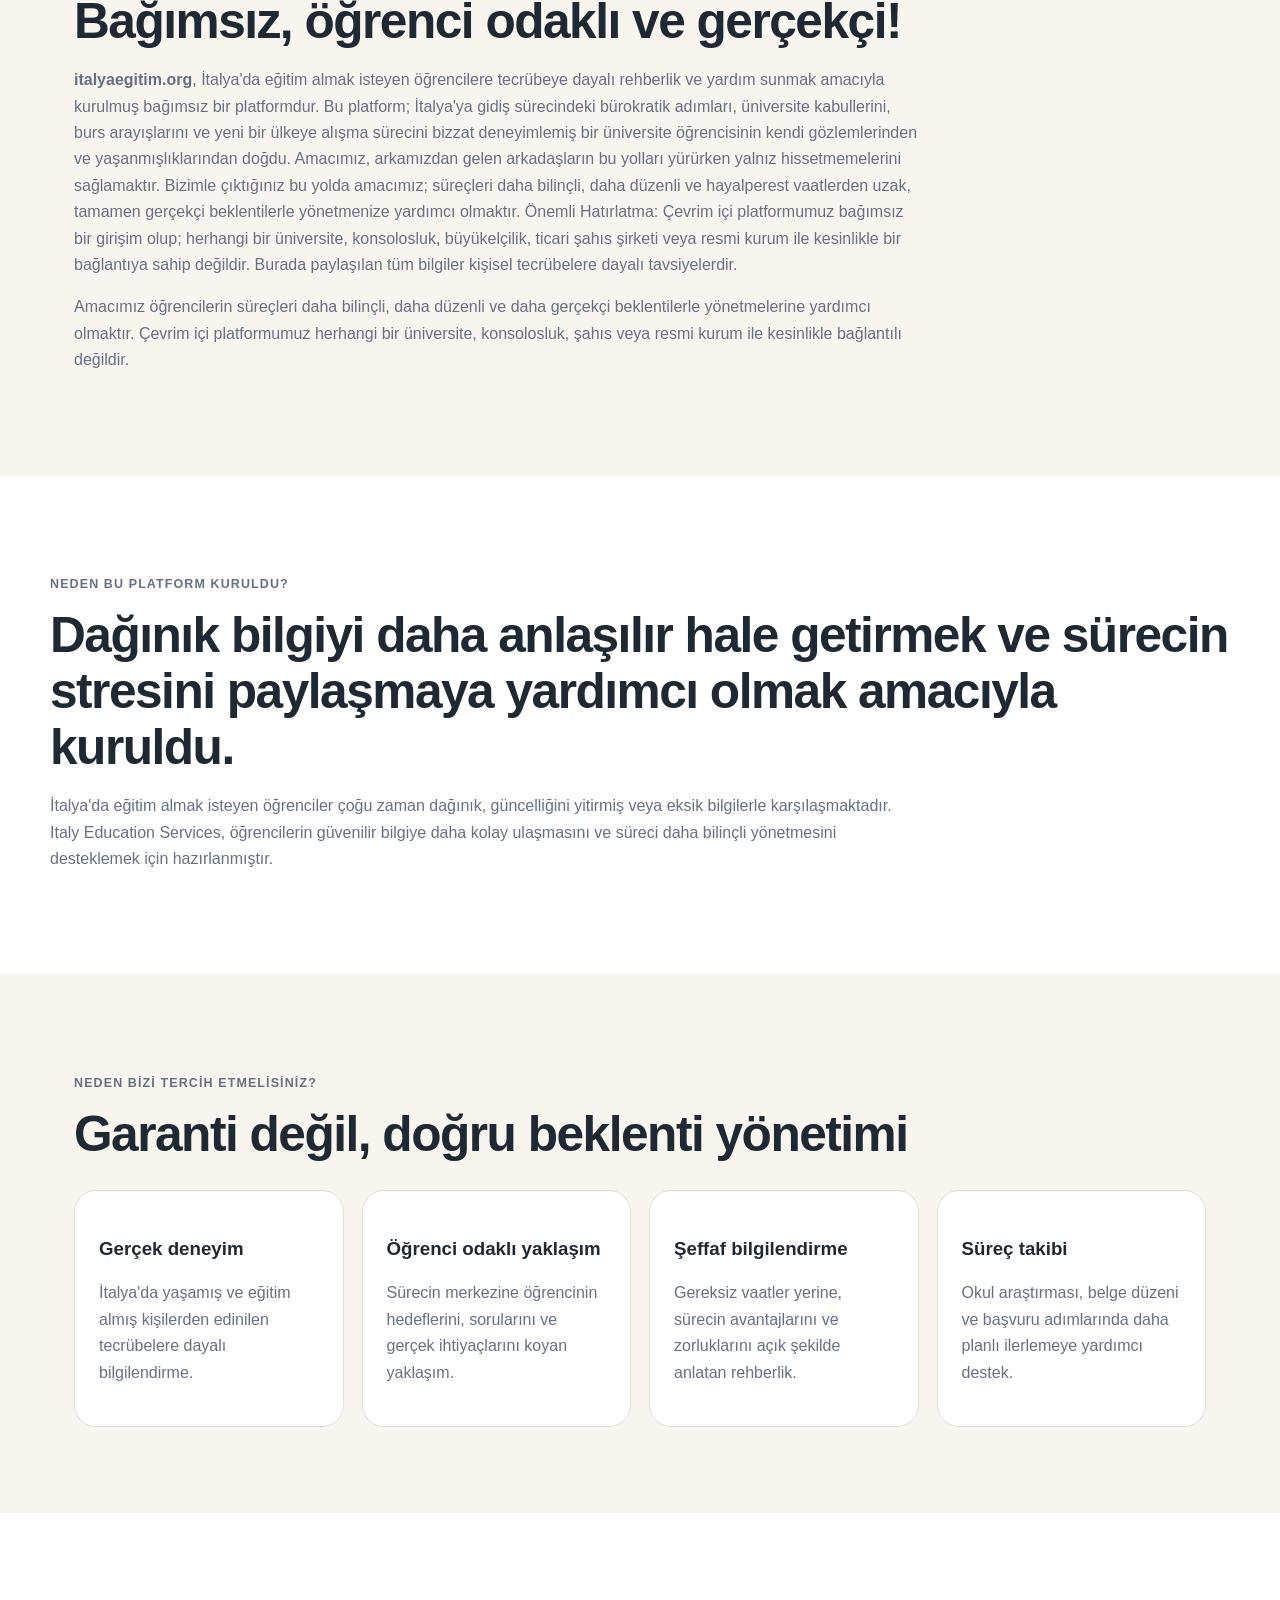
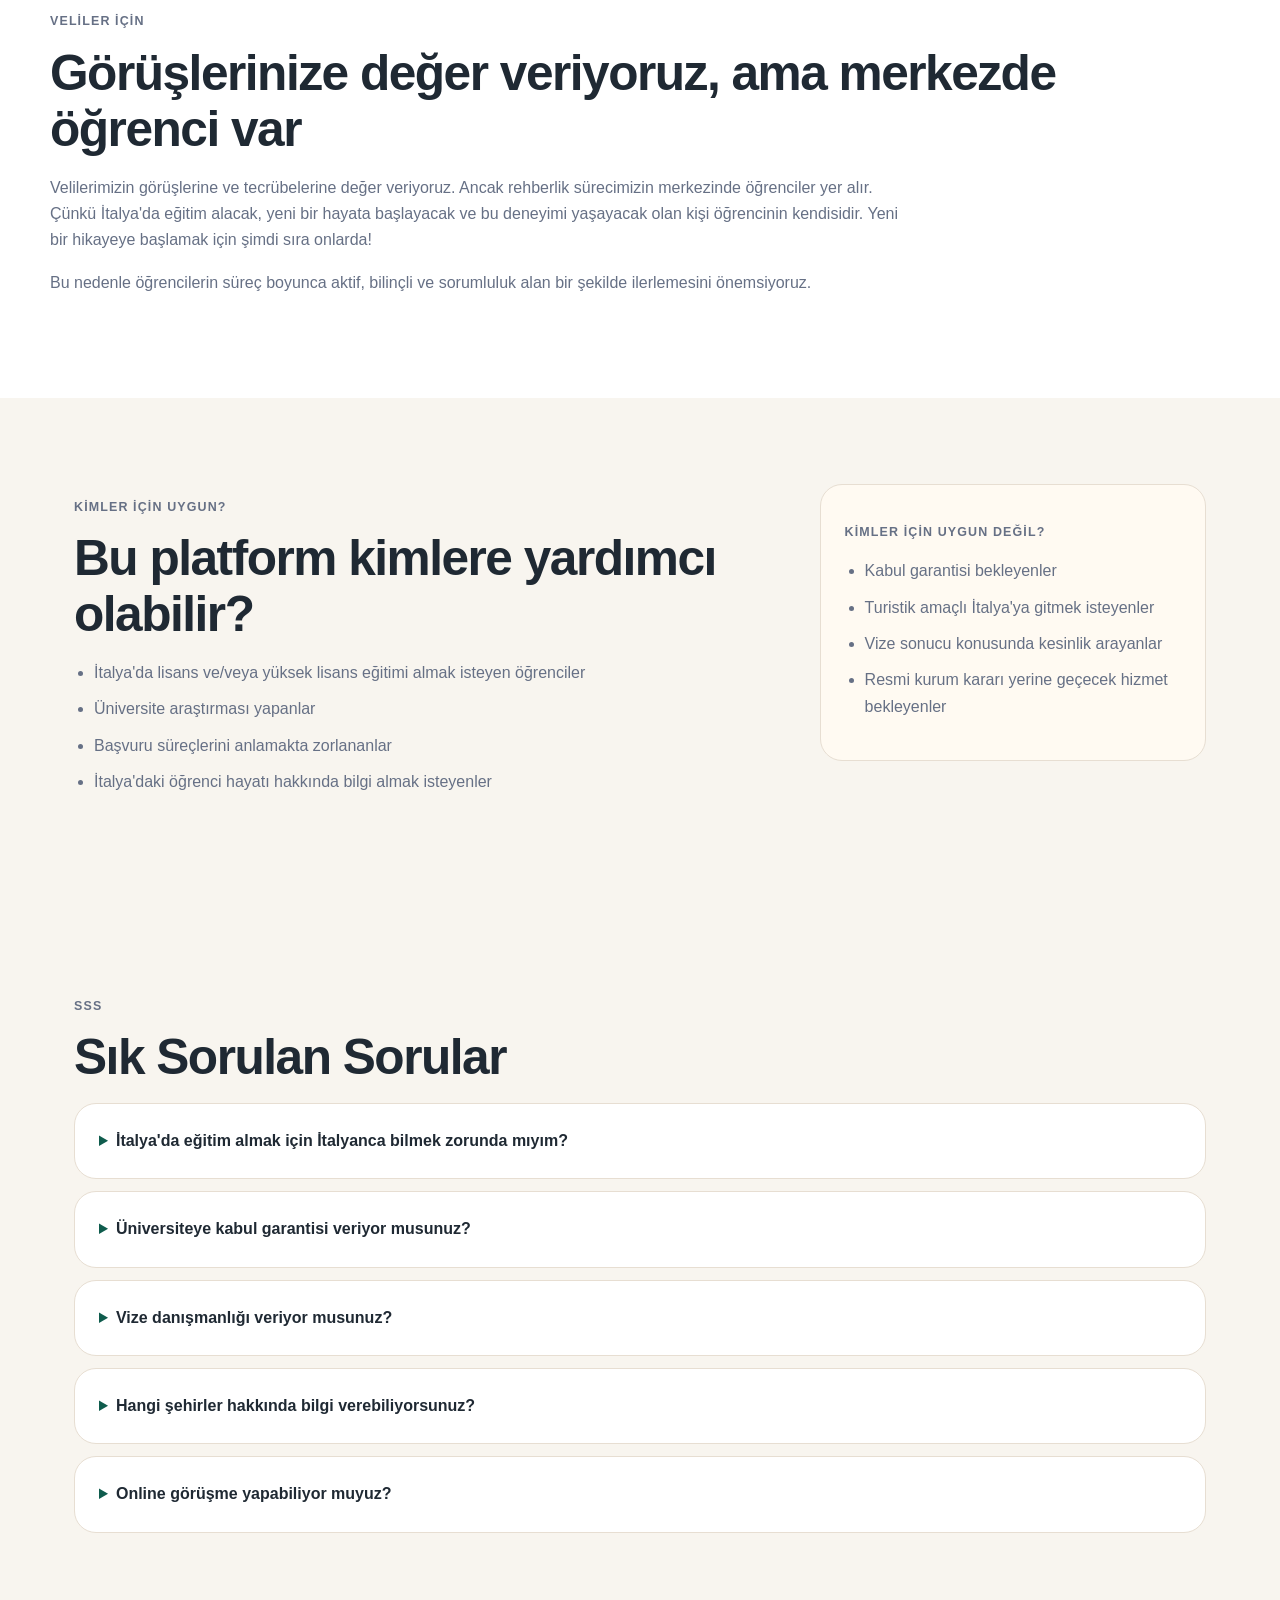
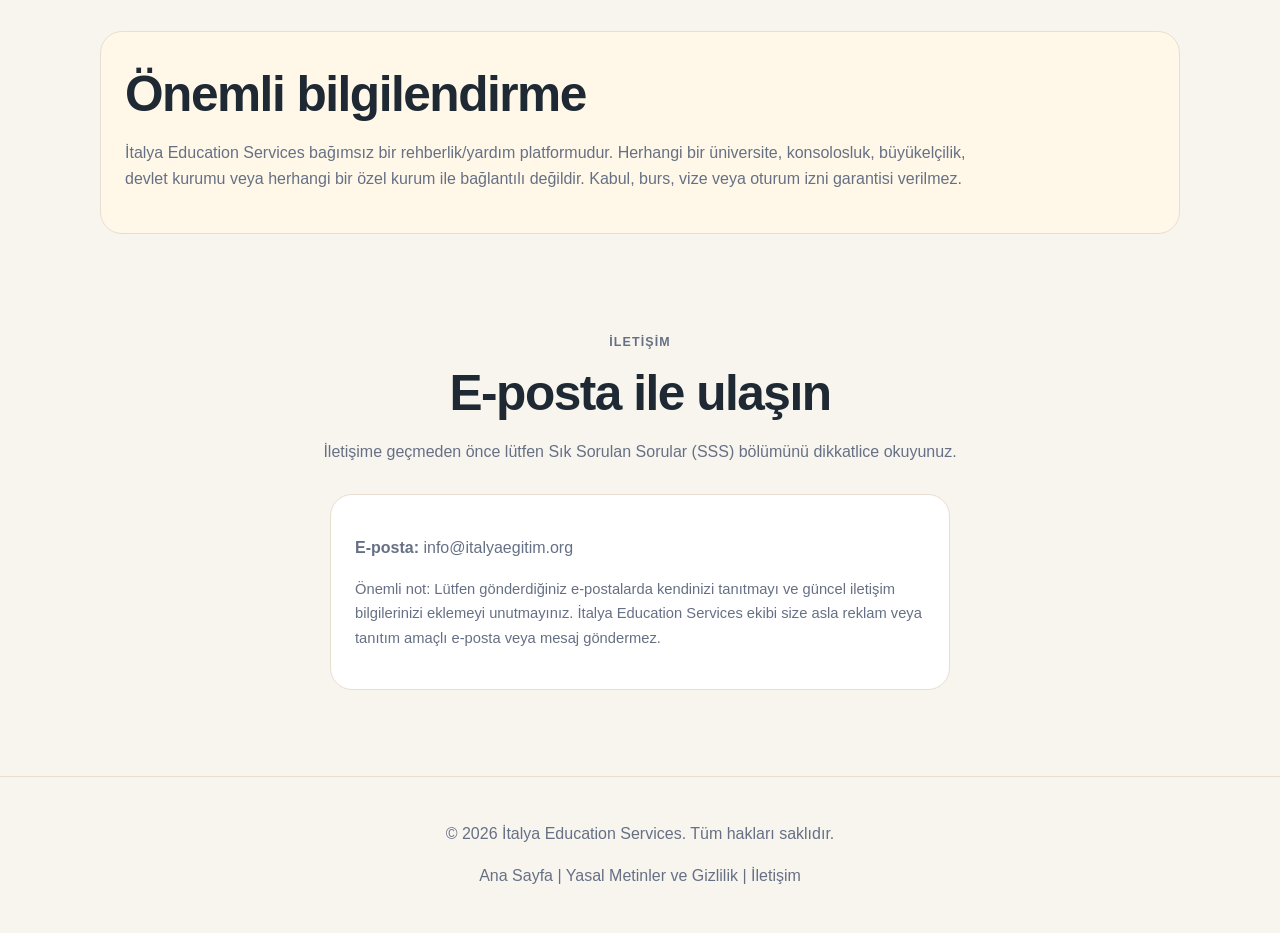
==== commit 07bb8701: "Revise important reminder for platform independence Updated the reminder text to clarify the platfor" ====
--- a/index.html
+++ b/index.html
@@ -70,7 +70,7 @@
        <strong>italyaegitim.org</strong>, İtalya'da eğitim almak isteyen öğrencilere tecrübeye dayalı rehberlik ve yardım sunmak amacıyla kurulmuş bağımsız bir platformdur.
 Bu platform; İtalya'ya gidiş sürecindeki bürokratik adımları, üniversite kabullerini, burs arayışlarını ve yeni bir ülkeye alışma sürecini bizzat deneyimlemiş bir üniversite öğrencisinin kendi gözlemlerinden ve yaşanmışlıklarından doğdu. Amacımız, arkamızdan gelen arkadaşların bu yolları yürürken yalnız hissetmemelerini sağlamaktır.
 Bizimle çıktığınız bu yolda amacımız; süreçleri daha bilinçli, daha düzenli ve hayalperest vaatlerden uzak, tamamen gerçekçi beklentilerle yönetmenize yardımcı olmaktır.
-Önemli Hatırlatma: Çevrim içi platformumuz tamamen bireysel bir girişim olup; herhangi bir üniversite, konsolosluk, büyükelçilik, ticari şahıs şirketi veya resmi kurum ile kesinlikle bir bağlantıya sahip değildir. Burada paylaşılan tüm bilgiler kişisel tecrübelere dayalı ücretsiz tavsiyelerdir.      </p>
+Önemli Hatırlatma: Çevrim içi platformumuz bağımsız bir girişim olup; herhangi bir üniversite, konsolosluk, büyükelçilik, ticari şahıs şirketi veya resmi kurum ile kesinlikle bir bağlantıya sahip değildir. Burada paylaşılan tüm bilgiler kişisel tecrübelere dayalı tavsiyelerdir.      </p>
       <p>
         Amacımız öğrencilerin süreçleri daha bilinçli, daha düzenli ve daha gerçekçi beklentilerle
         yönetmelerine yardımcı olmaktır. Çevrim içi platformumuz herhangi bir üniversite, konsolosluk, şahıs veya resmi kurum ile kesinlikle bağlantılı değildir.
